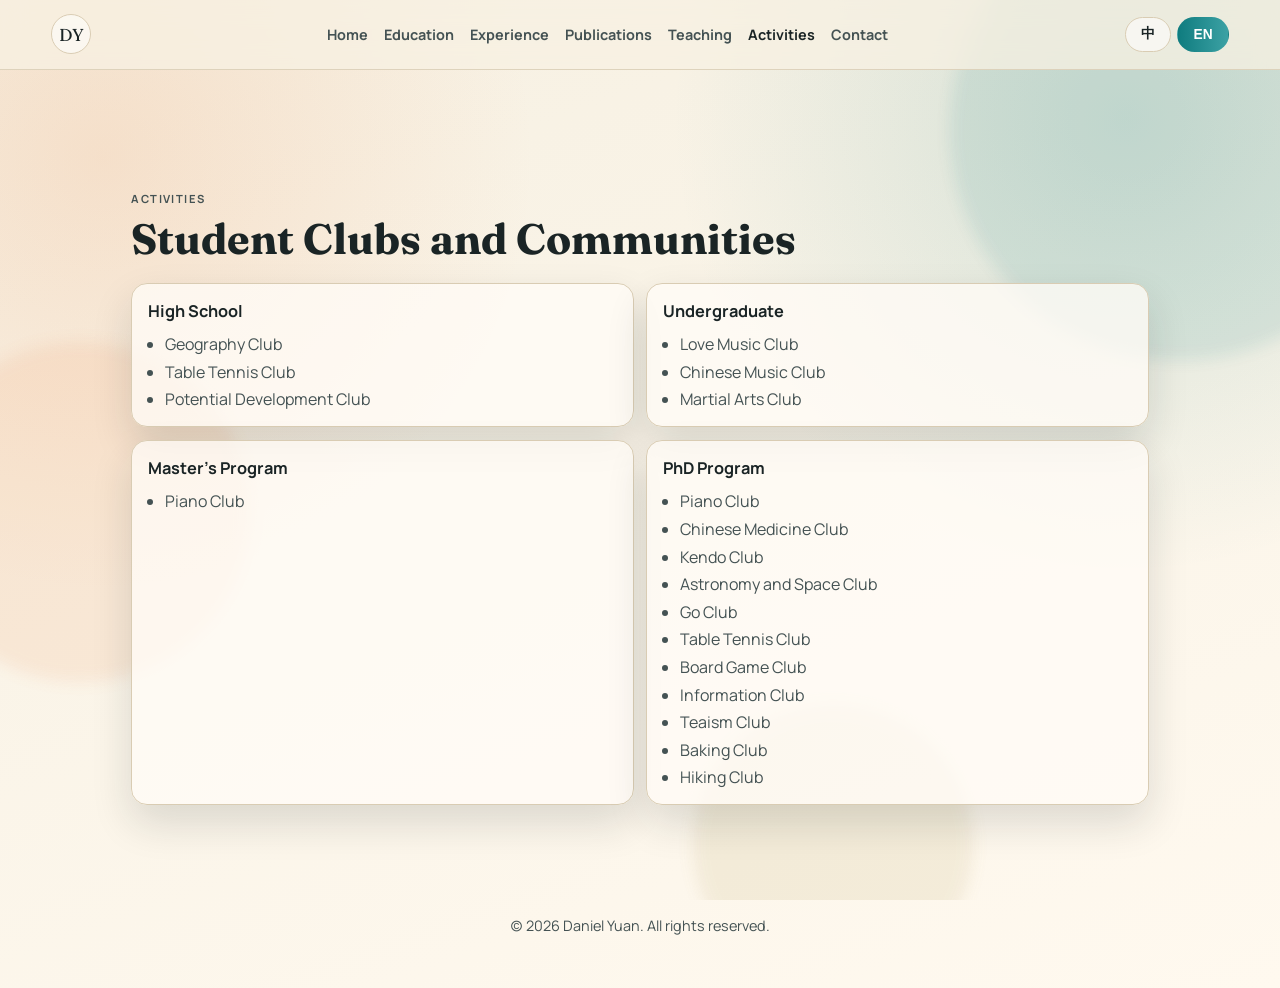
==== activities.html @ a42641b7 "Deploy academic portfolio site" ====
<!doctype html>
<html lang="zh-Hant">
<head>
  <meta charset="UTF-8">
  <meta name="viewport" content="width=device-width, initial-scale=1.0">
  <meta name="description" content="Student club activities of Daniel Yuan.">
  <title>Daniel Yuan | Activities</title>
  <link rel="preconnect" href="https://fonts.googleapis.com">
  <link rel="preconnect" href="https://fonts.gstatic.com" crossorigin>
  <link href="https://fonts.googleapis.com/css2?family=Fraunces:opsz,wght@9..144,600;9..144,700&family=Manrope:wght@400;500;700&family=Noto+Sans+TC:wght@400;500;700&display=swap" rel="stylesheet">
  <link rel="stylesheet" href="styles.css">
</head>
<body data-lang="zh" data-page="activities">
  <div class="cursor-glow" aria-hidden="true"></div>
  <div class="backdrop" aria-hidden="true">
    <span class="blob blob-a"></span>
    <span class="blob blob-b"></span>
    <span class="blob blob-c"></span>
  </div>

  <header class="site-header">
    <a href="index.html" class="brand" aria-label="Back to home">DY</a>
    <nav class="nav">
      <a id="nav-about" href="index.html"></a>
      <a id="nav-education" href="education.html"></a>
      <a id="nav-experience" href="experience.html"></a>
      <a id="nav-publications" href="publications.html"></a>
      <a id="nav-teaching" href="teaching.html"></a>
      <a id="nav-activities" href="activities.html"></a>
      <a id="nav-contact" href="contact.html"></a>
    </nav>
    <div class="lang-switch" role="group" aria-label="Language Switcher">
      <button class="lang-toggle" data-set-lang="zh" type="button">中</button>
      <button class="lang-toggle" data-set-lang="en" type="button">EN</button>
    </div>
  </header>

  <main>
    <section id="activities" class="section">
      <div class="section-head reveal">
        <p id="activities-tag" class="tag"></p>
        <h2 id="activities-title"></h2>
      </div>
      <div id="activities-list" class="clubs-grid"></div>
    </section>
  </main>

  <footer class="site-footer">
    <p id="footer-text"></p>
  </footer>

  <script src="script.js"></script>
</body>
</html>
---- styles.css ----
:root {
  --bg: #f6f0e2;
  --bg-soft: #fff9ef;
  --ink: #1a2425;
  --muted: #445253;
  --line: #d9ccb3;
  --accent: #0f7c7f;
  --accent-soft: #ec8f55;
  --panel: rgba(255, 252, 246, 0.78);
  --panel-strong: rgba(255, 250, 242, 0.9);
  --shadow: 0 18px 40px rgba(19, 36, 36, 0.14);
}

*,
*::before,
*::after {
  box-sizing: border-box;
}

html {
  scroll-behavior: smooth;
}

body {
  margin: 0;
  min-height: 100vh;
  color: var(--ink);
  background:
    radial-gradient(circle at 8% 16%, rgba(236, 143, 85, 0.18), transparent 30%),
    radial-gradient(circle at 88% 12%, rgba(15, 124, 127, 0.16), transparent 32%),
    linear-gradient(160deg, var(--bg) 0%, var(--bg-soft) 100%);
  overflow-x: hidden;
}

body[data-lang="zh"] {
  font-family: "Noto Sans TC", "Manrope", system-ui, sans-serif;
}

body[data-lang="en"] {
  font-family: "Manrope", "Noto Sans TC", system-ui, sans-serif;
}

body.is-locked {
  overflow: hidden;
}

.cursor-glow {
  position: fixed;
  width: 300px;
  height: 300px;
  border-radius: 50%;
  pointer-events: none;
  background: radial-gradient(circle, rgba(236, 143, 85, 0.2), transparent 68%);
  filter: blur(7px);
  transform: translate(-50%, -50%);
  opacity: 0;
  z-index: 2;
  transition: opacity 220ms ease;
}

.intro {
  position: fixed;
  inset: 0;
  z-index: 10;
  display: grid;
  place-items: center;
  background:
    linear-gradient(165deg, rgba(247, 241, 228, 0.95), rgba(255, 248, 236, 0.98)),
    repeating-linear-gradient(
      42deg,
      transparent 0 20px,
      rgba(26, 36, 37, 0.03) 20px 21px
    );
  transition: opacity 620ms ease, visibility 620ms ease;
}

.intro.is-hidden {
  opacity: 0;
  visibility: hidden;
}

.intro-panel {
  width: min(660px, calc(100% - 2.2rem));
  border: 1px solid var(--line);
  border-radius: 24px;
  text-align: center;
  padding: 2.4rem 2rem 2rem;
  background: var(--panel-strong);
  backdrop-filter: blur(9px);
  box-shadow: var(--shadow);
  animation: lift-in 900ms cubic-bezier(.2, .8, .2, 1) both;
}

.intro-kicker {
  margin: 0;
  color: var(--muted);
  letter-spacing: 0.15em;
  text-transform: uppercase;
  font-size: 0.72rem;
}

.intro-title {
  margin: 0.7rem 0 0;
  font-family: "Fraunces", "Noto Sans TC", serif;
  font-size: clamp(2.15rem, 5vw, 3.6rem);
  line-height: 1.05;
}

.intro-copy {
  margin: 1rem auto 1.3rem;
  max-width: 44ch;
  color: var(--muted);
  white-space: pre-line;
}

.language-choice {
  display: flex;
  gap: 0.6rem;
  justify-content: center;
  margin-bottom: 1.3rem;
}

.lang-choice,
.lang-toggle {
  border: 1px solid var(--line);
  background: rgba(255, 255, 255, 0.58);
  color: var(--ink);
  border-radius: 999px;
  padding: 0.45rem 0.95rem;
  font-size: 0.86rem;
  font-weight: 700;
  cursor: pointer;
  transition: background 220ms ease, color 220ms ease, transform 220ms ease;
}

.lang-choice:hover,
.lang-toggle:hover {
  transform: translateY(-1px);
}

.lang-choice.is-active,
.lang-toggle.is-active {
  border-color: transparent;
  background: linear-gradient(90deg, var(--accent), #3ca1a4);
  color: #fff;
}

.backdrop {
  position: fixed;
  inset: 0;
  z-index: -1;
  overflow: hidden;
  pointer-events: none;
}

.blob {
  position: absolute;
  border-radius: 999px;
  filter: blur(8px);
  opacity: 0.68;
}

.blob-a {
  width: 340px;
  height: 340px;
  left: -90px;
  top: 38%;
  background: rgba(236, 143, 85, 0.19);
  animation: float-a 14s ease-in-out infinite;
}

.blob-b {
  width: 460px;
  height: 460px;
  right: -130px;
  top: -100px;
  background: rgba(15, 124, 127, 0.15);
  animation: float-b 18s ease-in-out infinite;
}

.blob-c {
  width: 280px;
  height: 280px;
  right: 24%;
  bottom: -85px;
  background: rgba(180, 162, 98, 0.2);
  animation: float-c 16s ease-in-out infinite;
}

.site-header {
  position: sticky;
  top: 0;
  z-index: 4;
  display: flex;
  align-items: center;
  gap: 1rem;
  justify-content: space-between;
  padding: 0.9rem max(1rem, 4vw);
  background: rgba(247, 241, 227, 0.76);
  backdrop-filter: blur(12px);
  border-bottom: 1px solid rgba(217, 204, 179, 0.8);
}

.brand {
  width: 2.5rem;
  height: 2.5rem;
  border-radius: 999px;
  display: grid;
  place-items: center;
  border: 1px solid var(--line);
  background: rgba(255, 255, 255, 0.56);
  color: var(--ink);
  text-decoration: none;
  font-family: "Fraunces", "Noto Sans TC", serif;
  font-size: 1.08rem;
}

.nav {
  display: flex;
  flex-wrap: wrap;
  gap: 1rem;
  justify-content: center;
}

.nav a {
  position: relative;
  color: var(--muted);
  text-decoration: none;
  font-weight: 700;
  font-size: 0.9rem;
}

.nav a.is-current {
  color: var(--ink);
}

.nav a::after {
  content: "";
  position: absolute;
  left: 0;
  bottom: -0.27rem;
  width: 100%;
  height: 2px;
  border-radius: 999px;
  background: linear-gradient(90deg, var(--accent), var(--accent-soft));
  transform: scaleX(0);
  transform-origin: left;
  transition: transform 220ms ease;
}

.nav a:hover::after,
.nav a:focus-visible::after {
  transform: scaleX(1);
}

.lang-switch {
  display: inline-flex;
  gap: 0.4rem;
}

main {
  max-width: 1120px;
  margin: 0 auto;
  padding: 1.8rem max(1.1rem, 4vw) 4rem;
}

.section {
  margin-top: clamp(2.7rem, 8vw, 5.8rem);
}

.hero {
  margin-top: 1rem;
}

.tag {
  margin: 0;
  color: var(--muted);
  letter-spacing: 0.13em;
  text-transform: uppercase;
  font-size: 0.7rem;
  font-weight: 700;
}

.hero-name {
  margin: 0.9rem 0 0.9rem;
  display: grid;
  gap: 0.2rem;
}

.hero-name span:first-child {
  font-size: clamp(2.2rem, 6vw, 4rem);
  font-weight: 700;
  line-height: 1;
}

.hero-name span:last-child {
  font-family: "Fraunces", serif;
  font-size: clamp(1.2rem, 2.6vw, 1.8rem);
  line-height: 1.1;
  color: #2f3e40;
}

.hero-title {
  margin: 0.2rem 0;
  font-size: clamp(1.06rem, 2.1vw, 1.32rem);
  color: #2d3f41;
  font-weight: 700;
}

.hero-affiliation {
  margin: 0.4rem 0 1.4rem;
  max-width: 68ch;
  color: var(--muted);
}

.hero-actions {
  display: flex;
  gap: 0.8rem;
  flex-wrap: wrap;
}

.btn {
  display: inline-flex;
  align-items: center;
  justify-content: center;
  min-height: 44px;
  border-radius: 999px;
  border: 1px solid transparent;
  padding: 0.66rem 1.2rem;
  text-decoration: none;
  font-size: 0.93rem;
  font-weight: 700;
  transition: transform 220ms ease, box-shadow 220ms ease, background 220ms ease;
}

.btn:hover,
.btn:focus-visible {
  transform: translateY(-2px);
}

.btn-primary {
  background: linear-gradient(90deg, var(--accent), #37a1a4);
  color: #fff;
  box-shadow: 0 10px 18px rgba(15, 124, 127, 0.29);
}

.btn-secondary {
  background: rgba(255, 255, 255, 0.62);
  border-color: rgba(26, 36, 37, 0.2);
  color: var(--ink);
}

.hero-metrics {
  margin-top: 1.8rem;
  display: grid;
  grid-template-columns: repeat(3, minmax(0, 1fr));
  gap: 0.9rem;
}

.metric {
  border: 1px solid var(--line);
  border-radius: 16px;
  background: var(--panel);
  padding: 1rem;
  box-shadow: var(--shadow);
}

.metric h3 {
  margin: 0;
  font-family: "Fraunces", "Noto Sans TC", serif;
  font-size: 1.6rem;
}

.metric p {
  margin: 0.35rem 0 0;
  color: var(--muted);
  font-size: 0.92rem;
}

.section-head h2 {
  margin: 0.66rem 0 0;
  font-family: "Fraunces", "Noto Sans TC", serif;
  font-size: clamp(1.7rem, 3.7vw, 2.65rem);
  line-height: 1.07;
}

.lead,
.section-copy {
  margin-top: 1rem;
  color: var(--muted);
  max-width: 70ch;
  line-height: 1.75;
}

.timeline-list {
  margin-top: 1.4rem;
  display: grid;
  gap: 0.75rem;
}

.timeline-item {
  border: 1px solid var(--line);
  border-radius: 16px;
  background: var(--panel);
  padding: 1rem 1.05rem;
  box-shadow: var(--shadow);
}

.item-top {
  display: flex;
  gap: 0.6rem;
  align-items: center;
  flex-wrap: wrap;
}

.item-index {
  width: 2rem;
  height: 2rem;
  border-radius: 999px;
  display: grid;
  place-items: center;
  font-size: 0.82rem;
  font-weight: 700;
  color: var(--accent);
  border: 1px solid rgba(15, 124, 127, 0.4);
  background: rgba(15, 124, 127, 0.09);
}

.item-top h3 {
  margin: 0;
  font-size: 1.08rem;
}

.item-sub {
  margin: 0.35rem 0 0;
  color: var(--muted);
}

.item-note {
  margin: 0.3rem 0 0;
  font-size: 0.9rem;
  color: #5a6a6b;
}

.grid {
  margin-top: 1.4rem;
  display: grid;
  gap: 0.85rem;
}

.grid-2 {
  grid-template-columns: repeat(2, minmax(0, 1fr));
}

.panel-card {
  border: 1px solid var(--line);
  border-radius: 16px;
  background: var(--panel);
  padding: 1.05rem;
  box-shadow: var(--shadow);
}

.panel-card.hover-tilt {
  transform-style: preserve-3d;
  transition: transform 220ms ease;
  will-change: transform;
}

.panel-head {
  display: flex;
  justify-content: space-between;
  align-items: baseline;
  gap: 0.8rem;
  flex-wrap: wrap;
}

.panel-head h3 {
  margin: 0;
  font-size: 1.05rem;
}

.period {
  margin: 0;
  color: var(--muted);
  font-size: 0.85rem;
  font-weight: 700;
}

.content-list {
  margin: 0.85rem 0 0;
  padding-left: 1.15rem;
  color: var(--muted);
  display: grid;
  gap: 0.45rem;
}

.content-list li {
  line-height: 1.55;
}

.paper-type {
  margin: 0;
  color: var(--accent);
  font-size: 0.78rem;
  font-weight: 700;
  letter-spacing: 0.06em;
  text-transform: uppercase;
}

.paper-title {
  margin: 0;
  font-size: 1.05rem;
  line-height: 1.45;
}

.paper-links {
  margin-top: 0.85rem;
  display: flex;
  flex-wrap: wrap;
  gap: 0.75rem;
}

.paper-links a {
  color: var(--accent);
  text-decoration: none;
  font-weight: 700;
  font-size: 0.9rem;
  border: 1px solid rgba(15, 124, 127, 0.28);
  border-radius: 999px;
  padding: 0.38rem 0.72rem;
  background: rgba(255, 255, 255, 0.72);
  transition: transform 220ms ease, background 220ms ease;
}

.paper-links a:hover,
.paper-links a:focus-visible {
  transform: translateY(-1px);
  background: rgba(255, 255, 255, 0.95);
}

.paper-links a.is-placeholder {
  opacity: 0.55;
  pointer-events: none;
}

.doc-shell {
  margin-top: 1rem;
  border: 1px solid var(--line);
  border-radius: 16px;
  overflow: hidden;
  box-shadow: var(--shadow);
  background: rgba(255, 255, 255, 0.9);
}

.doc-frame {
  width: 100%;
  min-height: 80vh;
  border: 0;
  background: #fff;
}

.viewer-actions {
  margin-top: 1rem;
  display: flex;
  gap: 0.8rem;
  flex-wrap: wrap;
}

body.viewer-page main {
  max-width: 1400px;
  padding: 1rem max(0.8rem, 2.4vw) 2.2rem;
}

body.viewer-page .section {
  margin-top: 1rem;
}

body.viewer-page .section-head,
body.viewer-page #viewer-meta,
body.viewer-page .viewer-actions {
  width: min(100%, 860px);
  margin-left: auto;
  margin-right: auto;
}

body.viewer-page .section-head {
  text-align: left;
}

body.viewer-page .section-head h2 {
  margin-top: 0.45rem;
  font-size: clamp(1.05rem, 1.35vw + 0.7rem, 1.55rem);
  line-height: 1.45;
  overflow-wrap: anywhere;
}

body.viewer-page #viewer-meta {
  max-width: none;
  margin-top: 0.5rem;
  font-size: 0.92rem;
  line-height: 1.55;
  text-align: left;
}

body.viewer-page .doc-shell {
  width: clamp(620px, 62vw, 860px);
  max-width: 100%;
  aspect-ratio: 1 / 1.4142;
  margin-left: auto;
  margin-right: auto;
}

body.viewer-page .doc-frame {
  width: 100%;
  height: 100%;
  min-height: 0;
}

body.viewer-page .viewer-actions {
  justify-content: center;
}

.teaching-list {
  margin-top: 1.2rem;
  display: grid;
  gap: 0.7rem;
}

.teaching-item {
  border: 1px solid var(--line);
  border-radius: 14px;
  background: var(--panel);
  padding: 0.95rem 1rem;
  box-shadow: var(--shadow);
}

.teaching-term {
  margin: 0;
  color: var(--accent);
  font-size: 0.82rem;
  font-weight: 700;
  letter-spacing: 0.04em;
}

.teaching-course {
  margin: 0.32rem 0 0;
  font-size: 1.02rem;
  font-weight: 700;
}

.teaching-meta {
  margin: 0.35rem 0 0;
  color: var(--muted);
  font-size: 0.92rem;
}

.clubs-grid {
  margin-top: 1.3rem;
  display: grid;
  grid-template-columns: repeat(2, minmax(0, 1fr));
  gap: 0.8rem;
}

.club-card {
  border: 1px solid var(--line);
  border-radius: 16px;
  background: var(--panel);
  padding: 1rem;
  box-shadow: var(--shadow);
}

.club-card h3 {
  margin: 0;
  font-size: 1.02rem;
}

.club-list {
  margin: 0.7rem 0 0;
  padding-left: 1.05rem;
  display: grid;
  gap: 0.35rem;
  color: var(--muted);
}

.contact {
  border: 1px solid var(--line);
  border-radius: 22px;
  background: var(--panel-strong);
  box-shadow: var(--shadow);
  padding: 1.35rem;
}

.contact h2 {
  margin: 0.55rem 0;
  font-family: "Fraunces", "Noto Sans TC", serif;
  font-size: clamp(1.6rem, 3.5vw, 2.45rem);
}

.contact p {
  color: var(--muted);
  margin: 0 0 1rem;
}

.contact-links {
  margin-top: 1rem;
  display: flex;
  gap: 1rem;
  flex-wrap: wrap;
}

.contact-links a {
  color: var(--accent);
  text-decoration: none;
  font-weight: 700;
}

.contact-links a.is-placeholder {
  opacity: 0.55;
  pointer-events: none;
}

.site-footer {
  text-align: center;
  color: var(--muted);
  font-size: 0.9rem;
  padding: 2rem 1rem 2.4rem;
}

.reveal {
  opacity: 0;
  transform: translateY(20px);
  transition:
    opacity 680ms cubic-bezier(.2, .8, .2, 1),
    transform 680ms cubic-bezier(.2, .8, .2, 1);
}

.reveal.in-view {
  opacity: 1;
  transform: translateY(0);
}

@keyframes lift-in {
  from {
    opacity: 0;
    transform: translateY(24px) scale(0.985);
  }
  to {
    opacity: 1;
    transform: translateY(0) scale(1);
  }
}

@keyframes float-a {
  0%, 100% { transform: translate(0, 0); }
  50% { transform: translate(52px, -28px); }
}

@keyframes float-b {
  0%, 100% { transform: translate(0, 0); }
  50% { transform: translate(-38px, 22px); }
}

@keyframes float-c {
  0%, 100% { transform: translate(0, 0); }
  50% { transform: translate(28px, -18px); }
}

@media (max-width: 1024px) {
  .site-header {
    flex-wrap: wrap;
    justify-content: center;
  }
}

@media (max-width: 860px) {
  .grid-2,
  .clubs-grid {
    grid-template-columns: 1fr;
  }

  .hero-metrics {
    grid-template-columns: 1fr;
  }

  body.viewer-page .doc-shell {
    width: min(100%, 700px);
  }
}

@media (max-width: 640px) {
  .nav {
    gap: 0.72rem;
  }

  .nav a {
    font-size: 0.84rem;
  }

  .hero-actions {
    width: 100%;
    display: grid;
    gap: 0.6rem;
  }

  .btn {
    width: 100%;
  }

  .intro-panel {
    padding: 2rem 1.2rem 1.4rem;
  }

  body.viewer-page .doc-shell {
    width: 100%;
  }

  body.viewer-page .doc-frame {
    min-height: 0;
  }
}

@media (prefers-reduced-motion: reduce) {
  html {
    scroll-behavior: auto;
  }

  *,
  *::before,
  *::after {
    animation: none !important;
    transition-duration: 0.01ms !important;
    transition-delay: 0ms !important;
  }
}
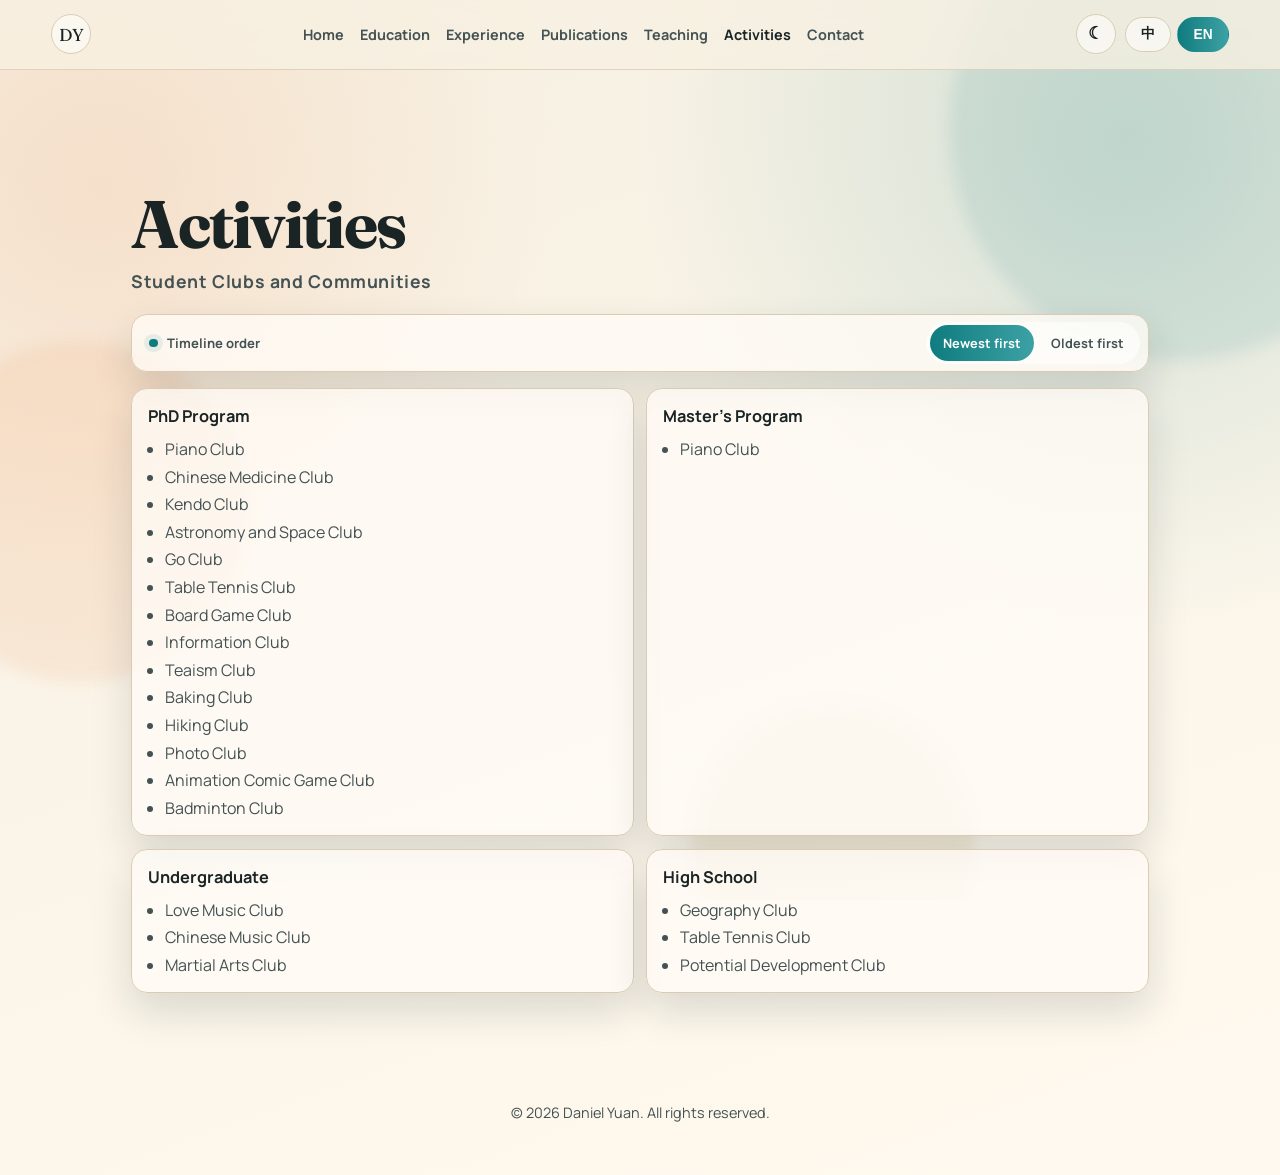
==== commit 62de46d6: "Update academic portfolio content and theme" ====
--- a/activities.html
+++ b/activities.html
@@ -8,6 +8,7 @@
   <link rel="preconnect" href="https://fonts.googleapis.com">
   <link rel="preconnect" href="https://fonts.gstatic.com" crossorigin>
   <link href="https://fonts.googleapis.com/css2?family=Fraunces:opsz,wght@9..144,600;9..144,700&family=Manrope:wght@400;500;700&family=Noto+Sans+TC:wght@400;500;700&display=swap" rel="stylesheet">
+  <script src="theme-init.js"></script>
   <link rel="stylesheet" href="styles.css">
 </head>
 <body data-lang="zh" data-page="activities">
@@ -29,17 +30,29 @@
       <a id="nav-activities" href="activities.html"></a>
       <a id="nav-contact" href="contact.html"></a>
     </nav>
-    <div class="lang-switch" role="group" aria-label="Language Switcher">
-      <button class="lang-toggle" data-set-lang="zh" type="button">中</button>
-      <button class="lang-toggle" data-set-lang="en" type="button">EN</button>
+    <div class="header-controls">
+      <button class="theme-toggle" data-theme-toggle type="button" aria-label="切換至夜間模式" title="切換至夜間模式">
+        <span class="theme-icon" aria-hidden="true">☾</span>
+      </button>
+      <div class="lang-switch" role="group" aria-label="Language Switcher">
+        <button class="lang-toggle" data-set-lang="zh" type="button">中</button>
+        <button class="lang-toggle" data-set-lang="en" type="button">EN</button>
+      </div>
     </div>
   </header>
 
   <main>
     <section id="activities" class="section">
-      <div class="section-head reveal">
-        <p id="activities-tag" class="tag"></p>
-        <h2 id="activities-title"></h2>
+      <div class="page-heading reveal">
+        <h1 id="activities-tag" class="page-title"></h1>
+        <p id="activities-title" class="page-subtitle"></p>
+      </div>
+      <div class="timeline-toolbar reveal" data-sort-toolbar>
+        <span class="timeline-toolbar-label" data-sort-label>時間排序</span>
+        <div class="sort-switch" data-sort-group role="group" aria-label="選擇時間排序方式">
+          <button class="sort-option" data-sort-order="desc" type="button">由新到舊</button>
+          <button class="sort-option" data-sort-order="asc" type="button">由舊到新</button>
+        </div>
       </div>
       <div id="activities-list" class="clubs-grid"></div>
     </section>
--- a/styles.css
+++ b/styles.css
@@ -6,9 +6,85 @@
   --line: #d9ccb3;
   --accent: #0f7c7f;
   --accent-soft: #ec8f55;
+  --accent-end: #3ca1a4;
+  --on-accent: #fff;
   --panel: rgba(255, 252, 246, 0.78);
   --panel-strong: rgba(255, 250, 242, 0.9);
   --shadow: 0 18px 40px rgba(19, 36, 36, 0.14);
+  --warm-glow: rgba(236, 143, 85, 0.18);
+  --cool-glow: rgba(15, 124, 127, 0.16);
+  --cursor-glow: rgba(236, 143, 85, 0.2);
+  --intro-bg-a: rgba(247, 241, 228, 0.95);
+  --intro-bg-b: rgba(255, 248, 236, 0.98);
+  --intro-pattern: rgba(26, 36, 37, 0.03);
+  --control-bg: rgba(255, 255, 255, 0.58);
+  --blob-warm: rgba(236, 143, 85, 0.19);
+  --blob-cool: rgba(15, 124, 127, 0.15);
+  --blob-gold: rgba(180, 162, 98, 0.2);
+  --header-bg: rgba(247, 241, 227, 0.76);
+  --header-line: rgba(217, 204, 179, 0.8);
+  --brand-bg: rgba(255, 255, 255, 0.56);
+  --hero-secondary: #2f3e40;
+  --hero-title: #2d3f41;
+  --primary-shadow: rgba(15, 124, 127, 0.29);
+  --secondary-bg: rgba(255, 255, 255, 0.62);
+  --secondary-line: rgba(26, 36, 37, 0.2);
+  --index-line: rgba(15, 124, 127, 0.4);
+  --index-bg: rgba(15, 124, 127, 0.09);
+  --note: #5a6a6b;
+  --link-line: rgba(15, 124, 127, 0.28);
+  --link-bg: rgba(255, 255, 255, 0.72);
+  --link-bg-hover: rgba(255, 255, 255, 0.95);
+  --doc-bg: rgba(255, 255, 255, 0.9);
+  --pdf-stage-a: rgba(248, 250, 251, 0.95);
+  --pdf-stage-b: rgba(240, 245, 245, 0.95);
+  --pdf-shadow: rgba(26, 36, 37, 0.16);
+  --error: #9b3d2a;
+}
+
+html[data-theme="dark"] {
+  color-scheme: dark;
+  --bg: #10191a;
+  --bg-soft: #192526;
+  --ink: #f3ebdd;
+  --muted: #b6c5c2;
+  --line: #40504e;
+  --accent: #59c3c1;
+  --accent-soft: #f0a16c;
+  --accent-end: #369b9d;
+  --on-accent: #071718;
+  --panel: rgba(25, 38, 39, 0.84);
+  --panel-strong: rgba(18, 30, 31, 0.94);
+  --shadow: 0 18px 44px rgba(0, 0, 0, 0.34);
+  --warm-glow: rgba(236, 143, 85, 0.11);
+  --cool-glow: rgba(68, 177, 178, 0.16);
+  --cursor-glow: rgba(236, 143, 85, 0.13);
+  --intro-bg-a: rgba(12, 22, 23, 0.96);
+  --intro-bg-b: rgba(18, 30, 31, 0.98);
+  --intro-pattern: rgba(244, 236, 221, 0.035);
+  --control-bg: rgba(255, 255, 255, 0.07);
+  --blob-warm: rgba(236, 143, 85, 0.12);
+  --blob-cool: rgba(68, 177, 178, 0.14);
+  --blob-gold: rgba(190, 166, 89, 0.11);
+  --header-bg: rgba(14, 25, 26, 0.84);
+  --header-line: rgba(77, 98, 95, 0.78);
+  --brand-bg: rgba(255, 255, 255, 0.06);
+  --hero-secondary: #d2ddda;
+  --hero-title: #dbe5e2;
+  --primary-shadow: rgba(48, 157, 159, 0.24);
+  --secondary-bg: rgba(255, 255, 255, 0.07);
+  --secondary-line: rgba(236, 241, 238, 0.2);
+  --index-line: rgba(89, 195, 193, 0.42);
+  --index-bg: rgba(89, 195, 193, 0.1);
+  --note: #9fb0ad;
+  --link-line: rgba(89, 195, 193, 0.34);
+  --link-bg: rgba(255, 255, 255, 0.06);
+  --link-bg-hover: rgba(255, 255, 255, 0.11);
+  --doc-bg: rgba(10, 18, 19, 0.92);
+  --pdf-stage-a: rgba(30, 44, 45, 0.98);
+  --pdf-stage-b: rgba(20, 33, 34, 0.98);
+  --pdf-shadow: rgba(0, 0, 0, 0.38);
+  --error: #ff9b84;
 }
 
 *,
@@ -19,6 +95,7 @@
 
 html {
   scroll-behavior: smooth;
+  color-scheme: light;
 }
 
 body {
@@ -26,10 +103,11 @@
   min-height: 100vh;
   color: var(--ink);
   background:
-    radial-gradient(circle at 8% 16%, rgba(236, 143, 85, 0.18), transparent 30%),
-    radial-gradient(circle at 88% 12%, rgba(15, 124, 127, 0.16), transparent 32%),
+    radial-gradient(circle at 8% 16%, var(--warm-glow), transparent 30%),
+    radial-gradient(circle at 88% 12%, var(--cool-glow), transparent 32%),
     linear-gradient(160deg, var(--bg) 0%, var(--bg-soft) 100%);
   overflow-x: hidden;
+  transition: color 220ms ease, background-color 220ms ease;
 }
 
 body[data-lang="zh"] {
@@ -50,7 +128,7 @@
   height: 300px;
   border-radius: 50%;
   pointer-events: none;
-  background: radial-gradient(circle, rgba(236, 143, 85, 0.2), transparent 68%);
+  background: radial-gradient(circle, var(--cursor-glow), transparent 68%);
   filter: blur(7px);
   transform: translate(-50%, -50%);
   opacity: 0;
@@ -65,11 +143,11 @@
   display: grid;
   place-items: center;
   background:
-    linear-gradient(165deg, rgba(247, 241, 228, 0.95), rgba(255, 248, 236, 0.98)),
+    linear-gradient(165deg, var(--intro-bg-a), var(--intro-bg-b)),
     repeating-linear-gradient(
       42deg,
       transparent 0 20px,
-      rgba(26, 36, 37, 0.03) 20px 21px
+      var(--intro-pattern) 20px 21px
     );
   transition: opacity 620ms ease, visibility 620ms ease;
 }
@@ -121,9 +199,10 @@
 }
 
 .lang-choice,
-.lang-toggle {
+.lang-toggle,
+.theme-toggle {
   border: 1px solid var(--line);
-  background: rgba(255, 255, 255, 0.58);
+  background: var(--control-bg);
   color: var(--ink);
   border-radius: 999px;
   padding: 0.45rem 0.95rem;
@@ -134,15 +213,16 @@
 }
 
 .lang-choice:hover,
-.lang-toggle:hover {
+.lang-toggle:hover,
+.theme-toggle:hover {
   transform: translateY(-1px);
 }
 
 .lang-choice.is-active,
 .lang-toggle.is-active {
   border-color: transparent;
-  background: linear-gradient(90deg, var(--accent), #3ca1a4);
-  color: #fff;
+  background: linear-gradient(90deg, var(--accent), var(--accent-end));
+  color: var(--on-accent);
 }
 
 .backdrop {
@@ -165,7 +245,7 @@
   height: 340px;
   left: -90px;
   top: 38%;
-  background: rgba(236, 143, 85, 0.19);
+  background: var(--blob-warm);
   animation: float-a 14s ease-in-out infinite;
 }
 
@@ -174,7 +254,7 @@
   height: 460px;
   right: -130px;
   top: -100px;
-  background: rgba(15, 124, 127, 0.15);
+  background: var(--blob-cool);
   animation: float-b 18s ease-in-out infinite;
 }
 
@@ -183,7 +263,7 @@
   height: 280px;
   right: 24%;
   bottom: -85px;
-  background: rgba(180, 162, 98, 0.2);
+  background: var(--blob-gold);
   animation: float-c 16s ease-in-out infinite;
 }
 
@@ -191,14 +271,14 @@
   position: sticky;
   top: 0;
   z-index: 4;
-  display: flex;
+  display: grid;
+  grid-template-columns: auto minmax(0, 1fr) auto;
   align-items: center;
   gap: 1rem;
-  justify-content: space-between;
   padding: 0.9rem max(1rem, 4vw);
-  background: rgba(247, 241, 227, 0.76);
+  background: var(--header-bg);
   backdrop-filter: blur(12px);
-  border-bottom: 1px solid rgba(217, 204, 179, 0.8);
+  border-bottom: 1px solid var(--header-line);
 }
 
 .brand {
@@ -208,7 +288,7 @@
   display: grid;
   place-items: center;
   border: 1px solid var(--line);
-  background: rgba(255, 255, 255, 0.56);
+  background: var(--brand-bg);
   color: var(--ink);
   text-decoration: none;
   font-family: "Fraunces", "Noto Sans TC", serif;
@@ -220,6 +300,7 @@
   flex-wrap: wrap;
   gap: 1rem;
   justify-content: center;
+  min-width: 0;
 }
 
 .nav a {
@@ -258,6 +339,51 @@
   gap: 0.4rem;
 }
 
+.header-controls {
+  display: inline-flex;
+  align-items: center;
+  justify-content: flex-end;
+  gap: 0.55rem;
+}
+
+.theme-toggle {
+  width: 2.5rem;
+  height: 2.5rem;
+  display: inline-flex;
+  align-items: center;
+  justify-content: center;
+  flex: 0 0 auto;
+  padding: 0;
+}
+
+.theme-icon {
+  font-size: 1.05rem;
+  line-height: 1;
+}
+
+.intro-theme-toggle {
+  width: auto;
+  min-height: 42px;
+  margin: -0.45rem auto 1.15rem;
+  padding: 0.45rem 0.9rem;
+  gap: 0.5rem;
+}
+
+.theme-label {
+  font-size: 0.84rem;
+  font-weight: 700;
+}
+
+.lang-choice:focus-visible,
+.lang-toggle:focus-visible,
+.theme-toggle:focus-visible,
+.btn:focus-visible,
+.nav a:focus-visible,
+.brand:focus-visible {
+  outline: 3px solid color-mix(in srgb, var(--accent) 72%, transparent);
+  outline-offset: 3px;
+}
+
 main {
   max-width: 1120px;
   margin: 0 auto;
@@ -281,6 +407,111 @@
   font-weight: 700;
 }
 
+.page-heading {
+  display: grid;
+  gap: 0.65rem;
+}
+
+.page-title {
+  margin: 0;
+  font-family: "Fraunces", "Noto Sans TC", serif;
+  font-size: clamp(2.35rem, 5.6vw, 4.2rem);
+  line-height: 0.98;
+  letter-spacing: -0.025em;
+}
+
+body[data-lang="zh"] .page-title {
+  font-family: "Noto Sans TC", "Manrope", sans-serif;
+  letter-spacing: 0.02em;
+}
+
+.page-subtitle {
+  margin: 0;
+  color: var(--muted);
+  font-size: clamp(0.95rem, 1.6vw, 1.1rem);
+  font-weight: 700;
+  letter-spacing: 0.035em;
+  line-height: 1.5;
+}
+
+.timeline-toolbar {
+  width: 100%;
+  margin-top: 1.25rem;
+  padding: 0.42rem 0.48rem 0.42rem 1.05rem;
+  display: flex;
+  align-items: center;
+  justify-content: space-between;
+  gap: 0.8rem;
+  border: 1px solid var(--line);
+  border-radius: 16px;
+  background: var(--panel);
+  box-shadow: var(--shadow);
+}
+
+.timeline-toolbar-label {
+  display: inline-flex;
+  align-items: center;
+  gap: 0.55rem;
+  color: var(--muted);
+  font-size: 0.82rem;
+  font-weight: 700;
+  white-space: nowrap;
+}
+
+.timeline-toolbar-label::before {
+  content: "";
+  width: 0.55rem;
+  height: 0.55rem;
+  flex: 0 0 auto;
+  border-radius: 999px;
+  background: var(--accent);
+  box-shadow: 0 0 0 5px var(--index-bg);
+}
+
+.sort-switch {
+  display: inline-flex;
+  gap: 0.25rem;
+  padding: 0.2rem;
+  border-radius: 999px;
+  background: var(--control-bg);
+}
+
+.sort-option {
+  min-height: 36px;
+  border: 0;
+  border-radius: 999px;
+  padding: 0.42rem 0.82rem;
+  background: transparent;
+  color: var(--muted);
+  font: inherit;
+  font-size: 0.8rem;
+  font-weight: 700;
+  cursor: pointer;
+  white-space: nowrap;
+  transition: color 180ms ease, background 180ms ease, transform 180ms ease;
+}
+
+.sort-option:hover {
+  color: var(--ink);
+  transform: translateY(-1px);
+}
+
+.sort-option.is-active {
+  background: linear-gradient(90deg, var(--accent), var(--accent-end));
+  color: var(--on-accent);
+}
+
+.sort-option:focus-visible {
+  outline: 3px solid color-mix(in srgb, var(--accent) 72%, transparent);
+  outline-offset: 2px;
+}
+
+.timeline-toolbar + .timeline-list,
+.timeline-toolbar + .teaching-list,
+.timeline-toolbar + .clubs-grid {
+  margin-top: 1rem;
+}
+
 .hero-name {
   margin: 0.9rem 0 0.9rem;
   display: grid;
@@ -297,13 +528,13 @@
   font-family: "Fraunces", serif;
   font-size: clamp(1.2rem, 2.6vw, 1.8rem);
   line-height: 1.1;
-  color: #2f3e40;
+  color: var(--hero-secondary);
 }
 
 .hero-title {
   margin: 0.2rem 0;
   font-size: clamp(1.06rem, 2.1vw, 1.32rem);
-  color: #2d3f41;
+  color: var(--hero-title);
   font-weight: 700;
 }
 
@@ -339,14 +570,14 @@
 }
 
 .btn-primary {
-  background: linear-gradient(90deg, var(--accent), #37a1a4);
-  color: #fff;
-  box-shadow: 0 10px 18px rgba(15, 124, 127, 0.29);
+  background: linear-gradient(90deg, var(--accent), var(--accent-end));
+  color: var(--on-accent);
+  box-shadow: 0 10px 18px var(--primary-shadow);
 }
 
 .btn-secondary {
-  background: rgba(255, 255, 255, 0.62);
-  border-color: rgba(26, 36, 37, 0.2);
+  background: var(--secondary-bg);
+  border-color: var(--secondary-line);
   color: var(--ink);
 }
 
@@ -422,8 +653,8 @@
   font-size: 0.82rem;
   font-weight: 700;
   color: var(--accent);
-  border: 1px solid rgba(15, 124, 127, 0.4);
-  background: rgba(15, 124, 127, 0.09);
+  border: 1px solid var(--index-line);
+  background: var(--index-bg);
 }
 
 .item-top h3 {
@@ -439,7 +670,7 @@
 .item-note {
   margin: 0.3rem 0 0;
   font-size: 0.9rem;
-  color: #5a6a6b;
+  color: var(--note);
 }
 
 .grid {
@@ -525,17 +756,17 @@
   text-decoration: none;
   font-weight: 700;
   font-size: 0.9rem;
-  border: 1px solid rgba(15, 124, 127, 0.28);
+  border: 1px solid var(--link-line);
   border-radius: 999px;
   padding: 0.38rem 0.72rem;
-  background: rgba(255, 255, 255, 0.72);
+  background: var(--link-bg);
   transition: transform 220ms ease, background 220ms ease;
 }
 
 .paper-links a:hover,
 .paper-links a:focus-visible {
   transform: translateY(-1px);
-  background: rgba(255, 255, 255, 0.95);
+  background: var(--link-bg-hover);
 }
 
 .paper-links a.is-placeholder {
@@ -549,14 +780,64 @@
   border-radius: 16px;
   overflow: hidden;
   box-shadow: var(--shadow);
-  background: rgba(255, 255, 255, 0.9);
-}
-
-.doc-frame {
+  background: var(--doc-bg);
+}
+
+.pdf-stage {
+  display: grid;
+  place-items: center;
+  min-height: 320px;
+  padding: 0.6rem;
+  background: linear-gradient(180deg, var(--pdf-stage-a), var(--pdf-stage-b));
+}
+
+.pdf-canvas {
+  display: block;
   width: 100%;
-  min-height: 80vh;
-  border: 0;
+  height: auto;
+  max-width: 100%;
+  border-radius: 6px;
   background: #fff;
+  box-shadow: 0 10px 22px var(--pdf-shadow);
+}
+
+.pdf-loading,
+.pdf-error {
+  margin: 1.1rem;
+  color: var(--muted);
+  text-align: center;
+}
+
+.pdf-error {
+  color: var(--error);
+}
+
+.pdf-controls {
+  margin-top: 0.8rem;
+  display: flex;
+  align-items: center;
+  justify-content: center;
+  gap: 0.7rem;
+  flex-wrap: wrap;
+}
+
+.pdf-page-indicator {
+  min-width: 8.2rem;
+  text-align: center;
+  font-weight: 700;
+  color: var(--muted);
+}
+
+.pdf-nav-btn {
+  min-width: 110px;
+  padding-left: 1rem;
+  padding-right: 1rem;
+}
+
+.pdf-nav-btn:disabled {
+  opacity: 0.45;
+  transform: none;
+  cursor: not-allowed;
 }
 
 .viewer-actions {
@@ -577,6 +858,7 @@
 
 body.viewer-page .section-head,
 body.viewer-page #viewer-meta,
+body.viewer-page .pdf-controls,
 body.viewer-page .viewer-actions {
   width: min(100%, 860px);
   margin-left: auto;
@@ -605,15 +887,9 @@
 body.viewer-page .doc-shell {
   width: clamp(620px, 62vw, 860px);
   max-width: 100%;
-  aspect-ratio: 1 / 1.4142;
+  padding: 0.55rem;
   margin-left: auto;
   margin-right: auto;
-}
-
-body.viewer-page .doc-frame {
-  width: 100%;
-  height: 100%;
-  min-height: 0;
 }
 
 body.viewer-page .viewer-actions {
@@ -690,15 +966,17 @@
   padding: 1.35rem;
 }
 
-.contact h2 {
-  margin: 0.55rem 0;
-  font-family: "Fraunces", "Noto Sans TC", serif;
-  font-size: clamp(1.6rem, 3.5vw, 2.45rem);
-}
-
 .contact p {
   color: var(--muted);
   margin: 0 0 1rem;
+}
+
+.contact .page-heading {
+  margin-bottom: 1rem;
+}
+
+.contact .page-subtitle {
+  margin: 0;
 }
 
 .contact-links {
@@ -715,8 +993,7 @@
 }
 
 .contact-links a.is-placeholder {
-  opacity: 0.55;
-  pointer-events: none;
+  display: none;
 }
 
 .site-footer {
@@ -767,8 +1044,32 @@
 
 @media (max-width: 1024px) {
   .site-header {
-    flex-wrap: wrap;
-    justify-content: center;
+    grid-template-columns: auto auto;
+    gap: 0.7rem 1rem;
+  }
+
+  .header-controls {
+    justify-self: end;
+  }
+
+  .nav {
+    grid-column: 1 / -1;
+    grid-row: 2;
+    width: 100%;
+    justify-content: flex-start;
+    flex-wrap: nowrap;
+    overflow-x: auto;
+    overscroll-behavior-inline: contain;
+    padding: 0.2rem 0 0.35rem;
+    scrollbar-width: none;
+  }
+
+  .nav::-webkit-scrollbar {
+    display: none;
+  }
+
+  .nav a {
+    flex: 0 0 auto;
   }
 }
 
@@ -788,12 +1089,31 @@
 }
 
 @media (max-width: 640px) {
+  .site-header {
+    padding: 0.75rem 1rem 0.55rem;
+  }
+
   .nav {
     gap: 0.72rem;
   }
 
   .nav a {
     font-size: 0.84rem;
+  }
+
+  .timeline-toolbar {
+    padding: 0.65rem;
+    align-items: flex-start;
+    flex-direction: column;
+    border-radius: 16px;
+  }
+
+  .sort-switch {
+    width: 100%;
+  }
+
+  .sort-option {
+    flex: 1 1 0;
   }
 
   .hero-actions {
@@ -806,16 +1126,16 @@
     width: 100%;
   }
 
+  body.viewer-page .pdf-nav-btn {
+    width: auto;
+  }
+
   .intro-panel {
     padding: 2rem 1.2rem 1.4rem;
   }
 
   body.viewer-page .doc-shell {
     width: 100%;
-  }
-
-  body.viewer-page .doc-frame {
-    min-height: 0;
   }
 }
 
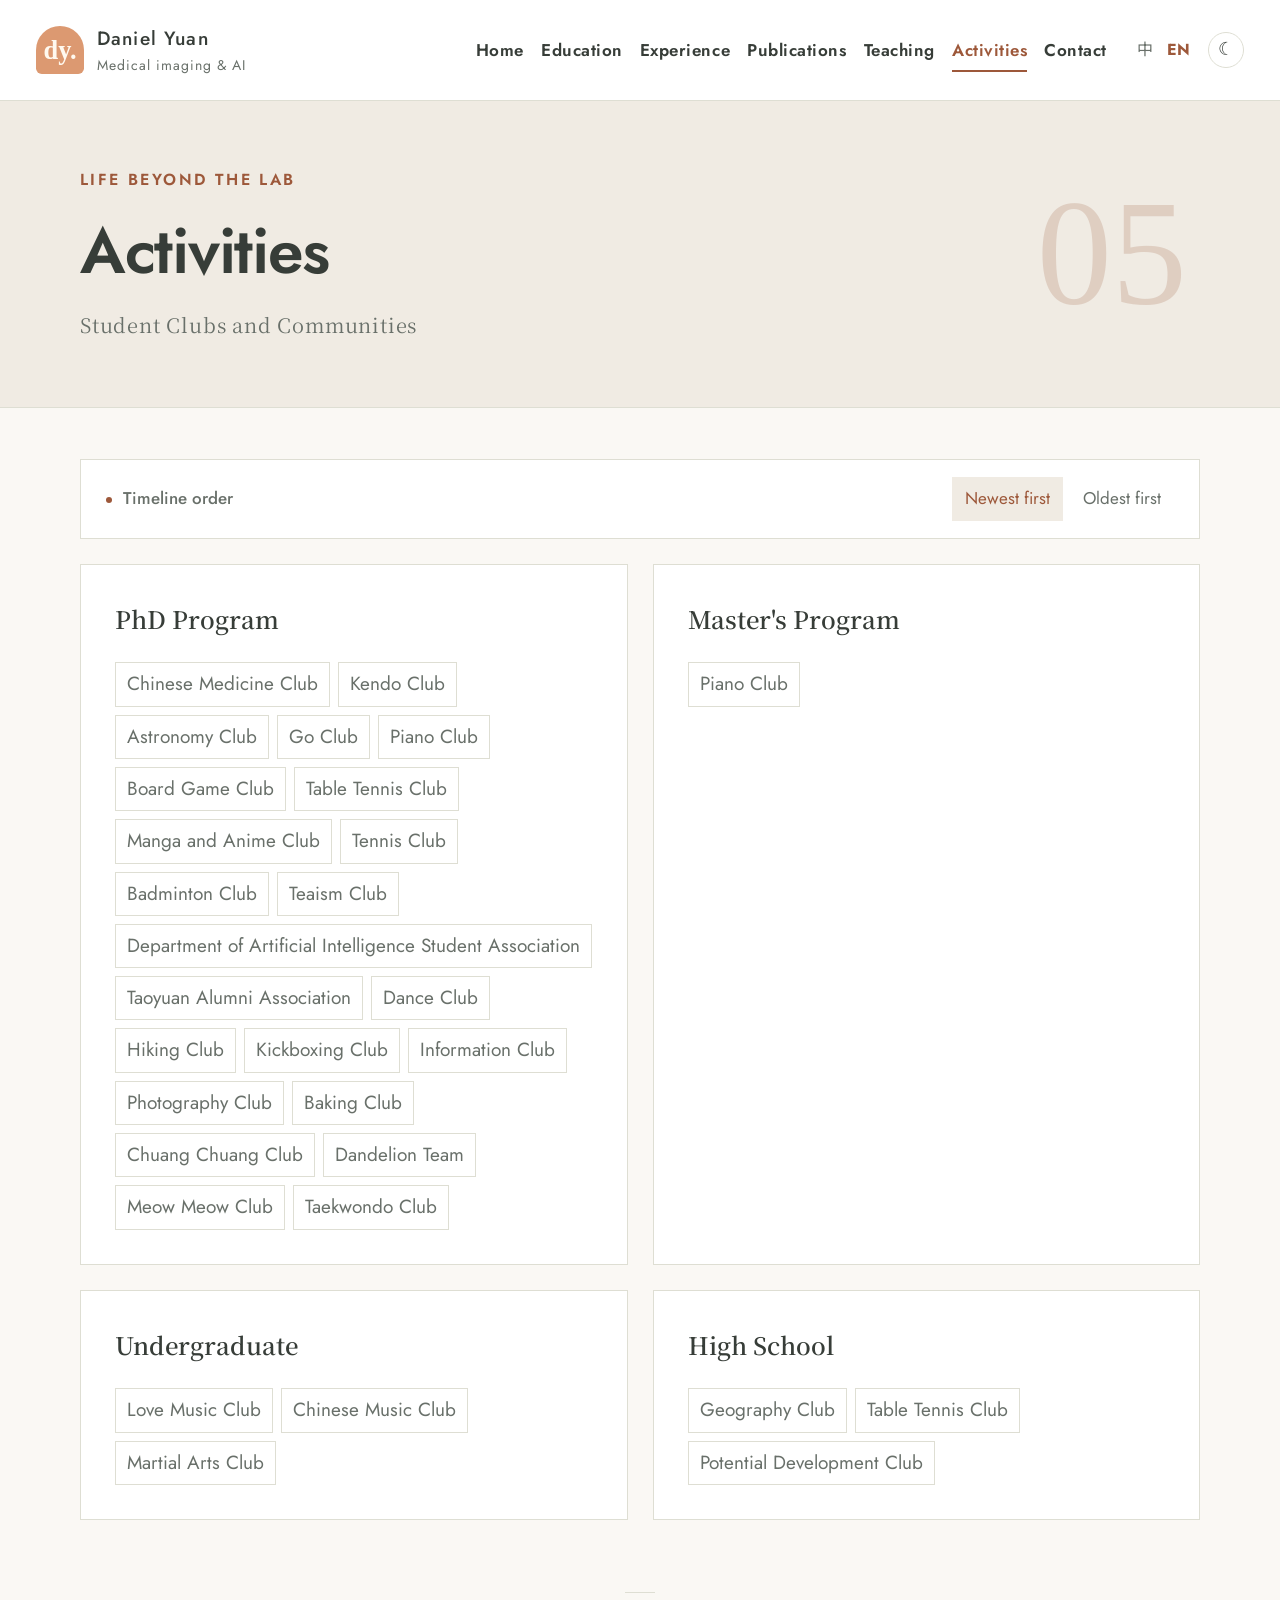
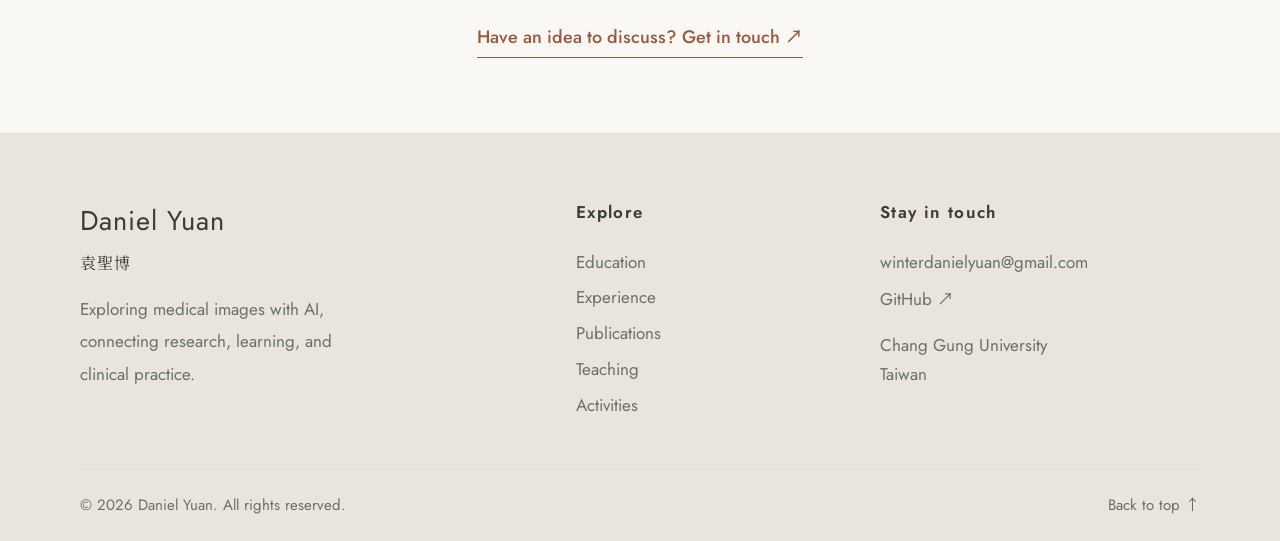
==== commit 8fc458be: "Redesign portfolio and add fullscreen document viewer" ====
--- a/activities.html
+++ b/activities.html
@@ -3,65 +3,54 @@
 <head>
   <meta charset="UTF-8">
   <meta name="viewport" content="width=device-width, initial-scale=1.0">
-  <meta name="description" content="Student club activities of Daniel Yuan.">
-  <title>Daniel Yuan | Activities</title>
+  <meta name="description" content="Daniel Yuan / 袁聖博. Medical imaging and artificial intelligence research at Chang Gung University.">
+  <title>Daniel Yuan | Academic Profile</title>
   <link rel="preconnect" href="https://fonts.googleapis.com">
   <link rel="preconnect" href="https://fonts.gstatic.com" crossorigin>
-  <link href="https://fonts.googleapis.com/css2?family=Fraunces:opsz,wght@9..144,600;9..144,700&family=Manrope:wght@400;500;700&family=Noto+Sans+TC:wght@400;500;700&display=swap" rel="stylesheet">
+  <link href="https://fonts.googleapis.com/css2?family=Jost:wght@400;500;600;700&family=Noto+Sans+TC:wght@400;500;600;700;900&family=Noto+Serif+TC:wght@400;600;700&display=swap" rel="stylesheet">
   <script src="theme-init.js"></script>
   <link rel="stylesheet" href="styles.css">
 </head>
-<body data-lang="zh" data-page="activities">
+<body class="inner-page" data-lang="zh" data-page="activities">
+  <a class="skip-link" href="#main" data-copy="skip">跳至主要內容</a>
   <div class="cursor-glow" aria-hidden="true"></div>
-  <div class="backdrop" aria-hidden="true">
-    <span class="blob blob-a"></span>
-    <span class="blob blob-b"></span>
-    <span class="blob blob-c"></span>
-  </div>
-
   <header class="site-header">
-    <a href="index.html" class="brand" aria-label="Back to home">DY</a>
-    <nav class="nav">
-      <a id="nav-about" href="index.html"></a>
-      <a id="nav-education" href="education.html"></a>
-      <a id="nav-experience" href="experience.html"></a>
-      <a id="nav-publications" href="publications.html"></a>
-      <a id="nav-teaching" href="teaching.html"></a>
-      <a id="nav-activities" href="activities.html"></a>
-      <a id="nav-contact" href="contact.html"></a>
-    </nav>
-    <div class="header-controls">
-      <button class="theme-toggle" data-theme-toggle type="button" aria-label="切換至夜間模式" title="切換至夜間模式">
-        <span class="theme-icon" aria-hidden="true">☾</span>
-      </button>
-      <div class="lang-switch" role="group" aria-label="Language Switcher">
-        <button class="lang-toggle" data-set-lang="zh" type="button">中</button>
-        <button class="lang-toggle" data-set-lang="en" type="button">EN</button>
+    <div class="header-inner">
+      <a class="brand" href="index.html" aria-label="Daniel Yuan home">
+        <span class="brand-mark" aria-hidden="true">dy.</span>
+        <span class="brand-type"><strong>Daniel Yuan</strong><small data-copy="brandSubtitle">醫學影像・人工智慧</small></span>
+      </a>
+      <nav id="site-nav" class="nav" aria-label="Main navigation">
+        <a id="nav-about" href="index.html">首頁</a>
+        <a id="nav-education" href="education.html">學歷</a>
+        <a id="nav-experience" href="experience.html">經歷</a>
+        <a id="nav-publications" href="publications.html">學術成果</a>
+        <a id="nav-teaching" href="teaching.html">教學助理</a>
+        <a id="nav-activities" href="activities.html">社團參與</a>
+        <a id="nav-contact" href="contact.html">聯絡</a>
+      </nav>
+      <div class="header-controls">
+        <div class="lang-switch" role="group" aria-label="Language"><button class="lang-toggle" data-set-lang="zh" type="button">中</button><button class="lang-toggle" data-set-lang="en" type="button">EN</button></div>
+        <button class="theme-toggle" data-theme-toggle type="button" aria-label="切換至夜間模式"><span class="theme-icon" aria-hidden="true">☾</span></button>
+        <button class="menu-toggle" type="button" aria-controls="site-nav" aria-expanded="false" aria-label="開啟選單"><span></span><span></span></button>
       </div>
     </div>
   </header>
 
-  <main>
-    <section id="activities" class="section">
-      <div class="page-heading reveal">
-        <h1 id="activities-tag" class="page-title"></h1>
-        <p id="activities-title" class="page-subtitle"></p>
-      </div>
-      <div class="timeline-toolbar reveal" data-sort-toolbar>
-        <span class="timeline-toolbar-label" data-sort-label>時間排序</span>
-        <div class="sort-switch" data-sort-group role="group" aria-label="選擇時間排序方式">
-          <button class="sort-option" data-sort-order="desc" type="button">由新到舊</button>
-          <button class="sort-option" data-sort-order="asc" type="button">由舊到新</button>
-        </div>
-      </div>
-      <div id="activities-list" class="clubs-grid"></div>
-    </section>
+  <main id="main" tabindex="-1">
+    <section class="page-banner"><div class="shell page-banner-inner"><div class="reveal"><p class="eyebrow">LIFE BEYOND THE LAB</p><h1 id="activities-tag" class="page-title"></h1><p id="activities-title" class="page-subtitle"></p></div><span class="page-number" aria-hidden="true">05</span></div></section>
+    <section id="activities" class="section shell page-content"><div class="timeline-toolbar reveal" data-sort-toolbar><span class="timeline-toolbar-label" data-sort-label>時間排序</span><div class="sort-switch" data-sort-group role="group"><button class="sort-option" data-sort-order="desc" type="button">由新到舊</button><button class="sort-option" data-sort-order="asc" type="button">由舊到新</button></div></div><div id="activities-list" class="clubs-grid"></div></section>
+    <section class="page-end shell reveal"><span class="end-dash" aria-hidden="true"></span><a class="text-link" href="contact.html" data-copy="pageEnd">有想法想交流？與我聯絡 ↗</a></section>
   </main>
+  <footer class="site-footer">
+    <div class="footer-grid shell">
+      <div class="footer-about"><a class="footer-name" href="index.html">Daniel Yuan<span>袁聖博</span></a><p data-copy="footerNote">以人工智慧探索醫學影像，持續學習，連結研究與臨床。</p></div>
+      <div><p class="footer-label" data-copy="footerExplore">探索網站</p><nav class="footer-nav" aria-label="Footer"><a data-footer-nav="education" href="education.html">學歷</a><a data-footer-nav="experience" href="experience.html">經歷</a><a data-footer-nav="publications" href="publications.html">學術成果</a><a data-footer-nav="teaching" href="teaching.html">教學助理</a><a data-footer-nav="activities" href="activities.html">社團參與</a></nav></div>
+      <div><p class="footer-label" data-copy="footerContact">保持聯繫</p><a data-site-email href="mailto:winterdanielyuan@gmail.com">winterdanielyuan@gmail.com</a><a data-site-github href="https://github.com/winterbelieve">GitHub ↗</a><p class="footer-affiliation">Chang Gung University<br>Taiwan</p></div>
+    </div>
+    <div class="footer-bottom shell"><p id="footer-text"></p><a href="#main" data-copy="backTop">回到頂端 ↑</a></div>
+  </footer>
+  <script src="script.js"></script>
 
-  <footer class="site-footer">
-    <p id="footer-text"></p>
-  </footer>
-
-  <script src="script.js"></script>
 </body>
 </html>
--- a/styles.css
+++ b/styles.css
@@ -1,1154 +1,384 @@
 :root {
-  --bg: #f6f0e2;
-  --bg-soft: #fff9ef;
-  --ink: #1a2425;
-  --muted: #445253;
-  --line: #d9ccb3;
-  --accent: #0f7c7f;
-  --accent-soft: #ec8f55;
-  --accent-end: #3ca1a4;
-  --on-accent: #fff;
-  --panel: rgba(255, 252, 246, 0.78);
-  --panel-strong: rgba(255, 250, 242, 0.9);
-  --shadow: 0 18px 40px rgba(19, 36, 36, 0.14);
-  --warm-glow: rgba(236, 143, 85, 0.18);
-  --cool-glow: rgba(15, 124, 127, 0.16);
-  --cursor-glow: rgba(236, 143, 85, 0.2);
-  --intro-bg-a: rgba(247, 241, 228, 0.95);
-  --intro-bg-b: rgba(255, 248, 236, 0.98);
-  --intro-pattern: rgba(26, 36, 37, 0.03);
-  --control-bg: rgba(255, 255, 255, 0.58);
-  --blob-warm: rgba(236, 143, 85, 0.19);
-  --blob-cool: rgba(15, 124, 127, 0.15);
-  --blob-gold: rgba(180, 162, 98, 0.2);
-  --header-bg: rgba(247, 241, 227, 0.76);
-  --header-line: rgba(217, 204, 179, 0.8);
-  --brand-bg: rgba(255, 255, 255, 0.56);
-  --hero-secondary: #2f3e40;
-  --hero-title: #2d3f41;
-  --primary-shadow: rgba(15, 124, 127, 0.29);
-  --secondary-bg: rgba(255, 255, 255, 0.62);
-  --secondary-line: rgba(26, 36, 37, 0.2);
-  --index-line: rgba(15, 124, 127, 0.4);
-  --index-bg: rgba(15, 124, 127, 0.09);
-  --note: #5a6a6b;
-  --link-line: rgba(15, 124, 127, 0.28);
-  --link-bg: rgba(255, 255, 255, 0.72);
-  --link-bg-hover: rgba(255, 255, 255, 0.95);
-  --doc-bg: rgba(255, 255, 255, 0.9);
-  --pdf-stage-a: rgba(248, 250, 251, 0.95);
-  --pdf-stage-b: rgba(240, 245, 245, 0.95);
-  --pdf-shadow: rgba(26, 36, 37, 0.16);
-  --error: #9b3d2a;
-}
-
+  color-scheme: light;
+  --bg: #faf8f4;
+  --paper: #ffffff;
+  --soft: #f0ebe3;
+  --sand: #dbcdc0;
+  --ink: #373d38;
+  --muted: #69706a;
+  --line: #deded3;
+  --accent: #9d583a;
+  --accent-hover: #804229;
+  --olive: #4c6252;
+  --hero: #344d45;
+  --hero-ink: #faf9f2;
+  --hero-art-opacity: .78;
+  --hero-shade: rgba(34, 49, 43, .46);
+  --header-bg: rgba(255, 255, 255, .95);
+  --footer-bg: #e9e5dc;
+  --cursor-glow: rgba(222, 154, 114, .21);
+  --shadow: 0 16px 44px rgba(60, 59, 44, .07);
+  --display: "Noto Sans TC", sans-serif;
+  --body: "Jost", "Noto Sans TC", sans-serif;
+  --serif: "Noto Serif TC", Georgia, serif;
+  --text-reading: 1.25rem;
+  --text-body: 1.1875rem;
+  --text-detail: 1.0625rem;
+  --text-label: 1rem;
+}
 html[data-theme="dark"] {
   color-scheme: dark;
-  --bg: #10191a;
-  --bg-soft: #192526;
-  --ink: #f3ebdd;
-  --muted: #b6c5c2;
-  --line: #40504e;
-  --accent: #59c3c1;
-  --accent-soft: #f0a16c;
-  --accent-end: #369b9d;
-  --on-accent: #071718;
-  --panel: rgba(25, 38, 39, 0.84);
-  --panel-strong: rgba(18, 30, 31, 0.94);
-  --shadow: 0 18px 44px rgba(0, 0, 0, 0.34);
-  --warm-glow: rgba(236, 143, 85, 0.11);
-  --cool-glow: rgba(68, 177, 178, 0.16);
-  --cursor-glow: rgba(236, 143, 85, 0.13);
-  --intro-bg-a: rgba(12, 22, 23, 0.96);
-  --intro-bg-b: rgba(18, 30, 31, 0.98);
-  --intro-pattern: rgba(244, 236, 221, 0.035);
-  --control-bg: rgba(255, 255, 255, 0.07);
-  --blob-warm: rgba(236, 143, 85, 0.12);
-  --blob-cool: rgba(68, 177, 178, 0.14);
-  --blob-gold: rgba(190, 166, 89, 0.11);
-  --header-bg: rgba(14, 25, 26, 0.84);
-  --header-line: rgba(77, 98, 95, 0.78);
-  --brand-bg: rgba(255, 255, 255, 0.06);
-  --hero-secondary: #d2ddda;
-  --hero-title: #dbe5e2;
-  --primary-shadow: rgba(48, 157, 159, 0.24);
-  --secondary-bg: rgba(255, 255, 255, 0.07);
-  --secondary-line: rgba(236, 241, 238, 0.2);
-  --index-line: rgba(89, 195, 193, 0.42);
-  --index-bg: rgba(89, 195, 193, 0.1);
-  --note: #9fb0ad;
-  --link-line: rgba(89, 195, 193, 0.34);
-  --link-bg: rgba(255, 255, 255, 0.06);
-  --link-bg-hover: rgba(255, 255, 255, 0.11);
-  --doc-bg: rgba(10, 18, 19, 0.92);
-  --pdf-stage-a: rgba(30, 44, 45, 0.98);
-  --pdf-stage-b: rgba(20, 33, 34, 0.98);
-  --pdf-shadow: rgba(0, 0, 0, 0.38);
-  --error: #ff9b84;
-}
-
-*,
-*::before,
-*::after {
-  box-sizing: border-box;
-}
-
-html {
-  scroll-behavior: smooth;
-  color-scheme: light;
-}
-
-body {
-  margin: 0;
-  min-height: 100vh;
-  color: var(--ink);
-  background:
-    radial-gradient(circle at 8% 16%, var(--warm-glow), transparent 30%),
-    radial-gradient(circle at 88% 12%, var(--cool-glow), transparent 32%),
-    linear-gradient(160deg, var(--bg) 0%, var(--bg-soft) 100%);
-  overflow-x: hidden;
-  transition: color 220ms ease, background-color 220ms ease;
-}
-
-body[data-lang="zh"] {
-  font-family: "Noto Sans TC", "Manrope", system-ui, sans-serif;
-}
-
-body[data-lang="en"] {
-  font-family: "Manrope", "Noto Sans TC", system-ui, sans-serif;
-}
-
-body.is-locked {
-  overflow: hidden;
-}
-
-.cursor-glow {
-  position: fixed;
-  width: 300px;
-  height: 300px;
-  border-radius: 50%;
-  pointer-events: none;
-  background: radial-gradient(circle, var(--cursor-glow), transparent 68%);
-  filter: blur(7px);
-  transform: translate(-50%, -50%);
-  opacity: 0;
-  z-index: 2;
-  transition: opacity 220ms ease;
-}
-
-.intro {
-  position: fixed;
-  inset: 0;
-  z-index: 10;
-  display: grid;
-  place-items: center;
-  background:
-    linear-gradient(165deg, var(--intro-bg-a), var(--intro-bg-b)),
-    repeating-linear-gradient(
-      42deg,
-      transparent 0 20px,
-      var(--intro-pattern) 20px 21px
-    );
-  transition: opacity 620ms ease, visibility 620ms ease;
-}
-
-.intro.is-hidden {
-  opacity: 0;
-  visibility: hidden;
-}
-
-.intro-panel {
-  width: min(660px, calc(100% - 2.2rem));
-  border: 1px solid var(--line);
-  border-radius: 24px;
-  text-align: center;
-  padding: 2.4rem 2rem 2rem;
-  background: var(--panel-strong);
-  backdrop-filter: blur(9px);
-  box-shadow: var(--shadow);
-  animation: lift-in 900ms cubic-bezier(.2, .8, .2, 1) both;
-}
-
-.intro-kicker {
-  margin: 0;
-  color: var(--muted);
-  letter-spacing: 0.15em;
-  text-transform: uppercase;
-  font-size: 0.72rem;
-}
-
-.intro-title {
-  margin: 0.7rem 0 0;
-  font-family: "Fraunces", "Noto Sans TC", serif;
-  font-size: clamp(2.15rem, 5vw, 3.6rem);
-  line-height: 1.05;
-}
-
-.intro-copy {
-  margin: 1rem auto 1.3rem;
-  max-width: 44ch;
-  color: var(--muted);
-  white-space: pre-line;
-}
-
-.language-choice {
-  display: flex;
-  gap: 0.6rem;
-  justify-content: center;
-  margin-bottom: 1.3rem;
-}
-
-.lang-choice,
-.lang-toggle,
-.theme-toggle {
-  border: 1px solid var(--line);
-  background: var(--control-bg);
-  color: var(--ink);
-  border-radius: 999px;
-  padding: 0.45rem 0.95rem;
-  font-size: 0.86rem;
-  font-weight: 700;
-  cursor: pointer;
-  transition: background 220ms ease, color 220ms ease, transform 220ms ease;
-}
-
-.lang-choice:hover,
-.lang-toggle:hover,
-.theme-toggle:hover {
-  transform: translateY(-1px);
-}
-
-.lang-choice.is-active,
-.lang-toggle.is-active {
-  border-color: transparent;
-  background: linear-gradient(90deg, var(--accent), var(--accent-end));
-  color: var(--on-accent);
-}
-
-.backdrop {
-  position: fixed;
-  inset: 0;
-  z-index: -1;
-  overflow: hidden;
-  pointer-events: none;
-}
-
-.blob {
-  position: absolute;
-  border-radius: 999px;
-  filter: blur(8px);
-  opacity: 0.68;
-}
-
-.blob-a {
-  width: 340px;
-  height: 340px;
-  left: -90px;
-  top: 38%;
-  background: var(--blob-warm);
-  animation: float-a 14s ease-in-out infinite;
-}
-
-.blob-b {
-  width: 460px;
-  height: 460px;
-  right: -130px;
-  top: -100px;
-  background: var(--blob-cool);
-  animation: float-b 18s ease-in-out infinite;
-}
-
-.blob-c {
-  width: 280px;
-  height: 280px;
-  right: 24%;
-  bottom: -85px;
-  background: var(--blob-gold);
-  animation: float-c 16s ease-in-out infinite;
-}
-
-.site-header {
-  position: sticky;
-  top: 0;
-  z-index: 4;
-  display: grid;
-  grid-template-columns: auto minmax(0, 1fr) auto;
-  align-items: center;
-  gap: 1rem;
-  padding: 0.9rem max(1rem, 4vw);
-  background: var(--header-bg);
-  backdrop-filter: blur(12px);
-  border-bottom: 1px solid var(--header-line);
-}
-
-.brand {
-  width: 2.5rem;
-  height: 2.5rem;
-  border-radius: 999px;
-  display: grid;
-  place-items: center;
-  border: 1px solid var(--line);
-  background: var(--brand-bg);
-  color: var(--ink);
-  text-decoration: none;
-  font-family: "Fraunces", "Noto Sans TC", serif;
-  font-size: 1.08rem;
-}
-
-.nav {
-  display: flex;
-  flex-wrap: wrap;
-  gap: 1rem;
-  justify-content: center;
-  min-width: 0;
-}
-
-.nav a {
-  position: relative;
-  color: var(--muted);
-  text-decoration: none;
-  font-weight: 700;
-  font-size: 0.9rem;
-}
-
-.nav a.is-current {
-  color: var(--ink);
-}
-
-.nav a::after {
-  content: "";
-  position: absolute;
-  left: 0;
-  bottom: -0.27rem;
-  width: 100%;
-  height: 2px;
-  border-radius: 999px;
-  background: linear-gradient(90deg, var(--accent), var(--accent-soft));
-  transform: scaleX(0);
-  transform-origin: left;
-  transition: transform 220ms ease;
-}
-
-.nav a:hover::after,
-.nav a:focus-visible::after {
-  transform: scaleX(1);
-}
-
-.lang-switch {
-  display: inline-flex;
-  gap: 0.4rem;
-}
-
-.header-controls {
-  display: inline-flex;
-  align-items: center;
-  justify-content: flex-end;
-  gap: 0.55rem;
-}
-
-.theme-toggle {
-  width: 2.5rem;
-  height: 2.5rem;
-  display: inline-flex;
-  align-items: center;
-  justify-content: center;
-  flex: 0 0 auto;
-  padding: 0;
-}
-
-.theme-icon {
-  font-size: 1.05rem;
-  line-height: 1;
-}
-
-.intro-theme-toggle {
-  width: auto;
-  min-height: 42px;
-  margin: -0.45rem auto 1.15rem;
-  padding: 0.45rem 0.9rem;
-  gap: 0.5rem;
-}
-
-.theme-label {
-  font-size: 0.84rem;
-  font-weight: 700;
-}
-
-.lang-choice:focus-visible,
-.lang-toggle:focus-visible,
-.theme-toggle:focus-visible,
-.btn:focus-visible,
-.nav a:focus-visible,
-.brand:focus-visible {
-  outline: 3px solid color-mix(in srgb, var(--accent) 72%, transparent);
-  outline-offset: 3px;
-}
-
-main {
-  max-width: 1120px;
-  margin: 0 auto;
-  padding: 1.8rem max(1.1rem, 4vw) 4rem;
-}
-
-.section {
-  margin-top: clamp(2.7rem, 8vw, 5.8rem);
-}
-
-.hero {
-  margin-top: 1rem;
-}
-
-.tag {
-  margin: 0;
-  color: var(--muted);
-  letter-spacing: 0.13em;
-  text-transform: uppercase;
-  font-size: 0.7rem;
-  font-weight: 700;
-}
-
-.page-heading {
-  display: grid;
-  gap: 0.65rem;
-}
-
-.page-title {
-  margin: 0;
-  font-family: "Fraunces", "Noto Sans TC", serif;
-  font-size: clamp(2.35rem, 5.6vw, 4.2rem);
-  line-height: 0.98;
-  letter-spacing: -0.025em;
-}
-
-body[data-lang="zh"] .page-title {
-  font-family: "Noto Sans TC", "Manrope", sans-serif;
-  letter-spacing: 0.02em;
-}
-
-.page-subtitle {
-  margin: 0;
-  color: var(--muted);
-  font-size: clamp(0.95rem, 1.6vw, 1.1rem);
-  font-weight: 700;
-  letter-spacing: 0.035em;
-  line-height: 1.5;
-}
-
-.timeline-toolbar {
-  width: 100%;
-  margin-top: 1.25rem;
-  padding: 0.42rem 0.48rem 0.42rem 1.05rem;
-  display: flex;
-  align-items: center;
-  justify-content: space-between;
-  gap: 0.8rem;
-  border: 1px solid var(--line);
-  border-radius: 16px;
-  background: var(--panel);
-  box-shadow: var(--shadow);
-}
-
-.timeline-toolbar-label {
-  display: inline-flex;
-  align-items: center;
-  gap: 0.55rem;
-  color: var(--muted);
-  font-size: 0.82rem;
-  font-weight: 700;
-  white-space: nowrap;
-}
-
-.timeline-toolbar-label::before {
-  content: "";
-  width: 0.55rem;
-  height: 0.55rem;
-  flex: 0 0 auto;
-  border-radius: 999px;
-  background: var(--accent);
-  box-shadow: 0 0 0 5px var(--index-bg);
-}
-
-.sort-switch {
-  display: inline-flex;
-  gap: 0.25rem;
-  padding: 0.2rem;
-  border-radius: 999px;
-  background: var(--control-bg);
-}
-
-.sort-option {
-  min-height: 36px;
-  border: 0;
-  border-radius: 999px;
-  padding: 0.42rem 0.82rem;
-  background: transparent;
-  color: var(--muted);
-  font: inherit;
-  font-size: 0.8rem;
-  font-weight: 700;
-  cursor: pointer;
-  white-space: nowrap;
-  transition: color 180ms ease, background 180ms ease, transform 180ms ease;
-}
-
-.sort-option:hover {
-  color: var(--ink);
-  transform: translateY(-1px);
-}
-
-.sort-option.is-active {
-  background: linear-gradient(90deg, var(--accent), var(--accent-end));
-  color: var(--on-accent);
-}
-
-.sort-option:focus-visible {
-  outline: 3px solid color-mix(in srgb, var(--accent) 72%, transparent);
-  outline-offset: 2px;
-}
-
-.timeline-toolbar + .timeline-list,
-.timeline-toolbar + .teaching-list,
-.timeline-toolbar + .clubs-grid {
-  margin-top: 1rem;
-}
-
-.hero-name {
-  margin: 0.9rem 0 0.9rem;
-  display: grid;
-  gap: 0.2rem;
-}
-
-.hero-name span:first-child {
-  font-size: clamp(2.2rem, 6vw, 4rem);
-  font-weight: 700;
-  line-height: 1;
-}
-
-.hero-name span:last-child {
-  font-family: "Fraunces", serif;
-  font-size: clamp(1.2rem, 2.6vw, 1.8rem);
-  line-height: 1.1;
-  color: var(--hero-secondary);
-}
-
-.hero-title {
-  margin: 0.2rem 0;
-  font-size: clamp(1.06rem, 2.1vw, 1.32rem);
-  color: var(--hero-title);
-  font-weight: 700;
-}
-
-.hero-affiliation {
-  margin: 0.4rem 0 1.4rem;
-  max-width: 68ch;
-  color: var(--muted);
-}
-
-.hero-actions {
-  display: flex;
-  gap: 0.8rem;
-  flex-wrap: wrap;
-}
-
-.btn {
-  display: inline-flex;
-  align-items: center;
-  justify-content: center;
-  min-height: 44px;
-  border-radius: 999px;
-  border: 1px solid transparent;
-  padding: 0.66rem 1.2rem;
-  text-decoration: none;
-  font-size: 0.93rem;
-  font-weight: 700;
-  transition: transform 220ms ease, box-shadow 220ms ease, background 220ms ease;
-}
-
-.btn:hover,
-.btn:focus-visible {
-  transform: translateY(-2px);
-}
-
-.btn-primary {
-  background: linear-gradient(90deg, var(--accent), var(--accent-end));
-  color: var(--on-accent);
-  box-shadow: 0 10px 18px var(--primary-shadow);
-}
-
-.btn-secondary {
-  background: var(--secondary-bg);
-  border-color: var(--secondary-line);
-  color: var(--ink);
-}
-
-.hero-metrics {
-  margin-top: 1.8rem;
-  display: grid;
-  grid-template-columns: repeat(3, minmax(0, 1fr));
-  gap: 0.9rem;
-}
-
-.metric {
-  border: 1px solid var(--line);
-  border-radius: 16px;
-  background: var(--panel);
-  padding: 1rem;
-  box-shadow: var(--shadow);
-}
-
-.metric h3 {
-  margin: 0;
-  font-family: "Fraunces", "Noto Sans TC", serif;
-  font-size: 1.6rem;
-}
-
-.metric p {
-  margin: 0.35rem 0 0;
-  color: var(--muted);
-  font-size: 0.92rem;
-}
-
-.section-head h2 {
-  margin: 0.66rem 0 0;
-  font-family: "Fraunces", "Noto Sans TC", serif;
-  font-size: clamp(1.7rem, 3.7vw, 2.65rem);
-  line-height: 1.07;
-}
-
-.lead,
-.section-copy {
-  margin-top: 1rem;
-  color: var(--muted);
-  max-width: 70ch;
-  line-height: 1.75;
-}
-
-.timeline-list {
-  margin-top: 1.4rem;
-  display: grid;
-  gap: 0.75rem;
-}
-
-.timeline-item {
-  border: 1px solid var(--line);
-  border-radius: 16px;
-  background: var(--panel);
-  padding: 1rem 1.05rem;
-  box-shadow: var(--shadow);
-}
-
-.item-top {
-  display: flex;
-  gap: 0.6rem;
-  align-items: center;
-  flex-wrap: wrap;
-}
-
-.item-index {
-  width: 2rem;
-  height: 2rem;
-  border-radius: 999px;
-  display: grid;
-  place-items: center;
-  font-size: 0.82rem;
-  font-weight: 700;
-  color: var(--accent);
-  border: 1px solid var(--index-line);
-  background: var(--index-bg);
-}
-
-.item-top h3 {
-  margin: 0;
-  font-size: 1.08rem;
-}
-
-.item-sub {
-  margin: 0.35rem 0 0;
-  color: var(--muted);
-}
-
-.item-note {
-  margin: 0.3rem 0 0;
-  font-size: 0.9rem;
-  color: var(--note);
-}
-
-.grid {
-  margin-top: 1.4rem;
-  display: grid;
-  gap: 0.85rem;
-}
-
-.grid-2 {
-  grid-template-columns: repeat(2, minmax(0, 1fr));
-}
-
-.panel-card {
-  border: 1px solid var(--line);
-  border-radius: 16px;
-  background: var(--panel);
-  padding: 1.05rem;
-  box-shadow: var(--shadow);
-}
-
-.panel-card.hover-tilt {
-  transform-style: preserve-3d;
-  transition: transform 220ms ease;
-  will-change: transform;
-}
-
-.panel-head {
-  display: flex;
-  justify-content: space-between;
-  align-items: baseline;
-  gap: 0.8rem;
-  flex-wrap: wrap;
-}
-
-.panel-head h3 {
-  margin: 0;
-  font-size: 1.05rem;
-}
-
-.period {
-  margin: 0;
-  color: var(--muted);
-  font-size: 0.85rem;
-  font-weight: 700;
-}
-
-.content-list {
-  margin: 0.85rem 0 0;
-  padding-left: 1.15rem;
-  color: var(--muted);
-  display: grid;
-  gap: 0.45rem;
-}
-
-.content-list li {
-  line-height: 1.55;
-}
-
-.paper-type {
-  margin: 0;
-  color: var(--accent);
-  font-size: 0.78rem;
-  font-weight: 700;
-  letter-spacing: 0.06em;
-  text-transform: uppercase;
-}
-
-.paper-title {
-  margin: 0;
-  font-size: 1.05rem;
-  line-height: 1.45;
-}
-
-.paper-links {
-  margin-top: 0.85rem;
-  display: flex;
-  flex-wrap: wrap;
-  gap: 0.75rem;
-}
-
-.paper-links a {
-  color: var(--accent);
-  text-decoration: none;
-  font-weight: 700;
-  font-size: 0.9rem;
-  border: 1px solid var(--link-line);
-  border-radius: 999px;
-  padding: 0.38rem 0.72rem;
-  background: var(--link-bg);
-  transition: transform 220ms ease, background 220ms ease;
-}
-
-.paper-links a:hover,
-.paper-links a:focus-visible {
-  transform: translateY(-1px);
-  background: var(--link-bg-hover);
-}
-
-.paper-links a.is-placeholder {
-  opacity: 0.55;
-  pointer-events: none;
-}
-
-.doc-shell {
-  margin-top: 1rem;
-  border: 1px solid var(--line);
-  border-radius: 16px;
-  overflow: hidden;
-  box-shadow: var(--shadow);
-  background: var(--doc-bg);
-}
-
-.pdf-stage {
-  display: grid;
-  place-items: center;
-  min-height: 320px;
-  padding: 0.6rem;
-  background: linear-gradient(180deg, var(--pdf-stage-a), var(--pdf-stage-b));
-}
-
-.pdf-canvas {
-  display: block;
-  width: 100%;
-  height: auto;
-  max-width: 100%;
-  border-radius: 6px;
-  background: #fff;
-  box-shadow: 0 10px 22px var(--pdf-shadow);
-}
-
-.pdf-loading,
-.pdf-error {
-  margin: 1.1rem;
-  color: var(--muted);
-  text-align: center;
-}
-
-.pdf-error {
-  color: var(--error);
-}
-
-.pdf-controls {
-  margin-top: 0.8rem;
-  display: flex;
-  align-items: center;
-  justify-content: center;
-  gap: 0.7rem;
-  flex-wrap: wrap;
-}
-
-.pdf-page-indicator {
-  min-width: 8.2rem;
-  text-align: center;
-  font-weight: 700;
-  color: var(--muted);
-}
-
-.pdf-nav-btn {
-  min-width: 110px;
-  padding-left: 1rem;
-  padding-right: 1rem;
-}
-
-.pdf-nav-btn:disabled {
-  opacity: 0.45;
-  transform: none;
-  cursor: not-allowed;
-}
-
-.viewer-actions {
-  margin-top: 1rem;
-  display: flex;
-  gap: 0.8rem;
-  flex-wrap: wrap;
-}
-
-body.viewer-page main {
-  max-width: 1400px;
-  padding: 1rem max(0.8rem, 2.4vw) 2.2rem;
-}
-
-body.viewer-page .section {
-  margin-top: 1rem;
-}
-
-body.viewer-page .section-head,
-body.viewer-page #viewer-meta,
-body.viewer-page .pdf-controls,
-body.viewer-page .viewer-actions {
-  width: min(100%, 860px);
-  margin-left: auto;
-  margin-right: auto;
-}
-
-body.viewer-page .section-head {
-  text-align: left;
-}
-
-body.viewer-page .section-head h2 {
-  margin-top: 0.45rem;
-  font-size: clamp(1.05rem, 1.35vw + 0.7rem, 1.55rem);
-  line-height: 1.45;
-  overflow-wrap: anywhere;
-}
-
-body.viewer-page #viewer-meta {
-  max-width: none;
-  margin-top: 0.5rem;
-  font-size: 0.92rem;
-  line-height: 1.55;
-  text-align: left;
-}
-
-body.viewer-page .doc-shell {
-  width: clamp(620px, 62vw, 860px);
-  max-width: 100%;
-  padding: 0.55rem;
-  margin-left: auto;
-  margin-right: auto;
-}
-
-body.viewer-page .viewer-actions {
-  justify-content: center;
-}
-
-.teaching-list {
-  margin-top: 1.2rem;
-  display: grid;
-  gap: 0.7rem;
-}
-
-.teaching-item {
-  border: 1px solid var(--line);
-  border-radius: 14px;
-  background: var(--panel);
-  padding: 0.95rem 1rem;
-  box-shadow: var(--shadow);
-}
-
-.teaching-term {
-  margin: 0;
-  color: var(--accent);
-  font-size: 0.82rem;
-  font-weight: 700;
-  letter-spacing: 0.04em;
-}
-
-.teaching-course {
-  margin: 0.32rem 0 0;
-  font-size: 1.02rem;
-  font-weight: 700;
-}
-
-.teaching-meta {
-  margin: 0.35rem 0 0;
-  color: var(--muted);
-  font-size: 0.92rem;
-}
-
-.clubs-grid {
-  margin-top: 1.3rem;
-  display: grid;
-  grid-template-columns: repeat(2, minmax(0, 1fr));
-  gap: 0.8rem;
-}
-
-.club-card {
-  border: 1px solid var(--line);
-  border-radius: 16px;
-  background: var(--panel);
-  padding: 1rem;
-  box-shadow: var(--shadow);
-}
-
-.club-card h3 {
-  margin: 0;
-  font-size: 1.02rem;
-}
-
-.club-list {
-  margin: 0.7rem 0 0;
-  padding-left: 1.05rem;
-  display: grid;
-  gap: 0.35rem;
-  color: var(--muted);
-}
-
-.contact {
-  border: 1px solid var(--line);
-  border-radius: 22px;
-  background: var(--panel-strong);
-  box-shadow: var(--shadow);
-  padding: 1.35rem;
-}
-
-.contact p {
-  color: var(--muted);
-  margin: 0 0 1rem;
-}
-
-.contact .page-heading {
-  margin-bottom: 1rem;
-}
-
-.contact .page-subtitle {
-  margin: 0;
-}
-
-.contact-links {
-  margin-top: 1rem;
-  display: flex;
-  gap: 1rem;
-  flex-wrap: wrap;
-}
-
-.contact-links a {
-  color: var(--accent);
-  text-decoration: none;
-  font-weight: 700;
-}
-
-.contact-links a.is-placeholder {
-  display: none;
-}
-
-.site-footer {
-  text-align: center;
-  color: var(--muted);
-  font-size: 0.9rem;
-  padding: 2rem 1rem 2.4rem;
-}
-
-.reveal {
-  opacity: 0;
-  transform: translateY(20px);
-  transition:
-    opacity 680ms cubic-bezier(.2, .8, .2, 1),
-    transform 680ms cubic-bezier(.2, .8, .2, 1);
-}
-
-.reveal.in-view {
-  opacity: 1;
-  transform: translateY(0);
-}
-
-@keyframes lift-in {
-  from {
-    opacity: 0;
-    transform: translateY(24px) scale(0.985);
-  }
-  to {
-    opacity: 1;
-    transform: translateY(0) scale(1);
-  }
-}
-
-@keyframes float-a {
-  0%, 100% { transform: translate(0, 0); }
-  50% { transform: translate(52px, -28px); }
-}
-
-@keyframes float-b {
-  0%, 100% { transform: translate(0, 0); }
-  50% { transform: translate(-38px, 22px); }
-}
-
-@keyframes float-c {
-  0%, 100% { transform: translate(0, 0); }
-  50% { transform: translate(28px, -18px); }
-}
-
-@media (max-width: 1024px) {
-  .site-header {
-    grid-template-columns: auto auto;
-    gap: 0.7rem 1rem;
-  }
-
-  .header-controls {
-    justify-self: end;
-  }
-
-  .nav {
-    grid-column: 1 / -1;
-    grid-row: 2;
-    width: 100%;
-    justify-content: flex-start;
-    flex-wrap: nowrap;
-    overflow-x: auto;
-    overscroll-behavior-inline: contain;
-    padding: 0.2rem 0 0.35rem;
-    scrollbar-width: none;
-  }
-
-  .nav::-webkit-scrollbar {
-    display: none;
-  }
-
-  .nav a {
-    flex: 0 0 auto;
-  }
-}
-
-@media (max-width: 860px) {
-  .grid-2,
-  .clubs-grid {
-    grid-template-columns: 1fr;
-  }
-
-  .hero-metrics {
-    grid-template-columns: 1fr;
-  }
-
-  body.viewer-page .doc-shell {
-    width: min(100%, 700px);
-  }
-}
-
-@media (max-width: 640px) {
-  .site-header {
-    padding: 0.75rem 1rem 0.55rem;
-  }
-
-  .nav {
-    gap: 0.72rem;
-  }
-
-  .nav a {
-    font-size: 0.84rem;
-  }
-
-  .timeline-toolbar {
-    padding: 0.65rem;
-    align-items: flex-start;
-    flex-direction: column;
-    border-radius: 16px;
-  }
-
-  .sort-switch {
-    width: 100%;
-  }
-
-  .sort-option {
-    flex: 1 1 0;
-  }
-
-  .hero-actions {
-    width: 100%;
-    display: grid;
-    gap: 0.6rem;
-  }
-
-  .btn {
-    width: 100%;
-  }
-
-  body.viewer-page .pdf-nav-btn {
-    width: auto;
-  }
-
-  .intro-panel {
-    padding: 2rem 1.2rem 1.4rem;
-  }
-
-  body.viewer-page .doc-shell {
-    width: 100%;
-  }
-}
-
+  --bg: #202923;
+  --paper: #28342c;
+  --soft: #303b32;
+  --sand: #465144;
+  --ink: #f0eee3;
+  --muted: #bdc4b8;
+  --line: #4a564a;
+  --accent: #e6ad88;
+  --accent-hover: #f4c5a5;
+  --olive: #adc0a7;
+  --hero: #16261e;
+  --hero-art-opacity: .68;
+  --hero-shade: rgba(11, 24, 16, .55);
+  --header-bg: rgba(28, 39, 31, .96);
+  --footer-bg: #172119;
+  --cursor-glow: rgba(236, 170, 120, .15);
+  --shadow: 0 16px 44px rgba(0, 0, 0, .12);
+}
+*, *::before, *::after { box-sizing: border-box; }
+html { scroll-behavior: smooth; scroll-padding-top: 110px; }
+body { margin: 0; background: var(--bg); color: var(--ink); font-family: var(--body); font-size: var(--text-body); line-height: 1.7; -webkit-font-smoothing: antialiased; }
+body.is-locked { overflow: hidden; }
+a { color: inherit; text-decoration: none; }
+button { font: inherit; cursor: pointer; }
+img, svg { max-width: 100%; }
+button, a { -webkit-tap-highlight-color: transparent; }
+:focus-visible { outline: 2px solid var(--accent); outline-offset: 5px; }
+[hidden] { display: none !important; }
+::selection { color: var(--paper); background: var(--accent); }
+.shell { width: min(1120px, calc(100% - 96px)); margin-inline: auto; }
+.section { padding-block: 100px; }
+.eyebrow, .tag { margin: 0 0 18px; color: var(--accent); font-family: "Jost", "Noto Sans TC", sans-serif; font-size: var(--text-label); font-weight: 600; letter-spacing: .15em; text-transform: uppercase; }
+h1, h2, h3, p { overflow-wrap: break-word; }
+.skip-link { position: fixed; top: 8px; left: 8px; z-index: 40; padding: 10px 18px; background: var(--paper); transform: translateY(-180%); }
+.skip-link:focus { transform: translateY(0); }
+.cursor-glow { position: fixed; width: 330px; height: 330px; z-index: 8; border-radius: 50%; background: radial-gradient(circle, var(--cursor-glow), transparent 69%); filter: blur(6px); transform: translate(-50%, -50%); pointer-events: none; opacity: 0; transition: opacity 180ms ease; }
+.site-header { position: sticky; top: 0; z-index: 20; background: var(--header-bg); border-bottom: 1px solid var(--line); backdrop-filter: blur(16px); }
+.header-inner { max-width: 1440px; margin: auto; min-height: 100px; padding: 16px 36px; display: flex; gap: 24px; align-items: center; }
+.brand { display: flex; flex-shrink: 0; align-items: center; gap: 13px; }
+.brand-mark, .intro-mark { display: grid; place-items: center; width: 48px; height: 48px; background: #dc9971; border-radius: 50% 50% 12% 12%; color: #fff9ef; font-family: Georgia, serif; font-weight: 700; font-size: 1.65rem; line-height: 1; }
+.brand-type strong { display: block; font-family: "Jost", sans-serif; font-size: 1.2rem; font-weight: 500; letter-spacing: .06em; }
+.brand-type small { display: block; color: var(--muted); font-size: .875rem; letter-spacing: .07em; }
+.nav { margin-left: auto; display: flex; align-items: center; gap: clamp(12px, 1.35vw, 22px); }
+.nav a { white-space: nowrap; font-size: var(--text-detail); font-weight: 600; letter-spacing: .03em; position: relative; padding-block: 8px; }
+.nav a::after { content: ""; position: absolute; bottom: 0; left: 0; width: 100%; height: 2px; background: var(--accent); transform: scaleX(0); transform-origin: left; transition: transform 200ms ease; }
+.nav a:hover::after, .nav a.is-current::after { transform: scaleX(1); }
+.nav a.is-current { color: var(--accent); }
+.header-controls { display: flex; align-items: center; gap: 12px; flex-shrink: 0; }
+.lang-switch { display: flex; gap: 2px; }
+.lang-toggle { border: 0; background: transparent; color: var(--muted); padding: 5px 6px; font-size: var(--text-label); min-height: 40px; }
+.lang-toggle.is-active { color: var(--accent); font-weight: 700; }
+.theme-toggle { width: 36px; height: 36px; border: 1px solid var(--line); border-radius: 50%; color: var(--ink); background: transparent; display: inline-flex; align-items: center; justify-content: center; gap: 7px; }
+.theme-icon { font-size: 1.1rem; line-height: 1; }
+.menu-toggle { display: none; width: 36px; height: 36px; background: transparent; border: 0; padding: 7px; }
+.menu-toggle span { display: block; height: 1.5px; background: var(--ink); margin: 6px 0; transition: transform 200ms ease; }
+.menu-toggle[aria-expanded="true"] span:first-child { transform: translateY(3.75px) rotate(45deg); }
+.menu-toggle[aria-expanded="true"] span:last-child { transform: translateY(-3.75px) rotate(-45deg); }
+.hero { position: relative; isolation: isolate; min-height: 560px; background: var(--hero); color: var(--hero-ink); overflow: hidden; }
+.hero-art { position: absolute; inset: 0; z-index: -2; background: url("assets/research-atlas.svg") center / cover no-repeat; opacity: var(--hero-art-opacity); animation: atlas-in 1.6s ease-out both; }
+.hero::after { content: ""; position: absolute; inset: 0; z-index: -1; background: linear-gradient(90deg, var(--hero-shade) 0%, rgba(30, 49, 42, .08) 80%); }
+.hero-content { position: relative; padding-top: 69px; padding-bottom: 92px; }
+.hero .eyebrow { color: #e2c6ad; }
+.hero-headline { margin: 0 0 27px; font-family: var(--display); font-size: clamp(3.3rem, 6vw, 5.3rem); font-weight: 900; line-height: 1.27; letter-spacing: .055em; }
+body[data-lang="en"] .hero-headline { max-width: 760px; font-family: "Jost", sans-serif; font-size: clamp(3.2rem, 5.8vw, 5.1rem); font-weight: 600; letter-spacing: -.025em; line-height: 1.07; }
+.hero-deck { font-size: var(--text-reading); color: #ede8d9; margin: 0 0 29px; line-height: 1.95; }
+.hero-scroll { position: absolute; right: 0; bottom: 88px; font-size: var(--text-label); color: #e0d9c6; letter-spacing: .09em; }
+.btn { min-height: 48px; display: inline-flex; align-items: center; justify-content: center; border: 1px solid transparent; padding: 10px 27px; font-size: 1.125rem; font-weight: 500; letter-spacing: .05em; transition: background 200ms ease, transform 200ms ease; }
+.btn:hover { transform: translateY(-2px); }
+.btn-primary { background: var(--accent); color: var(--bg); }
+.btn-primary:hover { background: var(--accent-hover); }
+.btn-light { background: #f5f0e6; color: #3e4b3e; }
+.btn-secondary { color: var(--ink); background: var(--paper); border-color: var(--line); }
+.btn:disabled { cursor: not-allowed; opacity: .4; transform: none; }
+.identity-band { position: relative; z-index: 2; margin-top: -38px; padding: 29px 40px; background: var(--sand); display: grid; grid-template-columns: 190px 1fr auto; align-items: center; gap: 27px; }
+.identity-name { border-right: 1px solid color-mix(in srgb, var(--ink) 18%, transparent); }
+.identity-name h2 { margin: 0; font-family: var(--serif); font-weight: 600; letter-spacing: .06em; font-size: 1.9rem; line-height: 1.5; }
+.identity-name p { font-size: var(--text-detail); margin: 0; letter-spacing: .06em; color: var(--muted); }
+body[data-lang="en"] .identity-name h2 { font-family: "Jost", sans-serif; font-size: 1.5rem; }
+body[data-lang="en"] .identity-name p { font-family: var(--serif); }
+.identity-detail p { margin: 0; font-size: var(--text-body); }
+.identity-detail p:first-child { font-weight: 600; }
+.identity-detail p:last-child { font-size: var(--text-detail); color: var(--muted); margin-top: 6px; }
+.identity-seal { border: 1px solid var(--olive); color: var(--olive); border-radius: 50%; width: 75px; height: 75px; display: grid; place-content: center; text-align: center; font-size: .54rem; letter-spacing: .11em; line-height: 1.5; transform: rotate(-10deg); }
+.section-head h2 { font-family: var(--display); font-size: clamp(1.8rem, 3vw, 2.6rem); margin: 0; line-height: 1.5; font-weight: 700; letter-spacing: .04em; }
+body[data-lang="en"] .section-head h2 { font-family: "Jost", sans-serif; letter-spacing: -.01em; line-height: 1.25; font-weight: 500; }
+.section-rule { display: block; width: 42px; height: 2px; background: var(--accent); margin-top: 23px; }
+.section-head.centered { text-align: center; }
+.section-deck { margin-top: 17px; font-size: var(--text-body); color: var(--muted); }
+.section-head.horizontal { display: flex; justify-content: space-between; align-items: end; gap: 24px; }
+.about-body { display: grid; grid-template-columns: minmax(0, 2.35fr) minmax(200px, .7fr); gap: 60px; margin-top: 37px; }
+.lead { margin: 0; color: var(--muted); font-size: var(--text-reading); line-height: 2.05; text-align: justify; }
+.about-aside { padding-left: 30px; border-left: 1px solid var(--line); font-family: var(--serif); font-size: 1.25rem; line-height: 1.85; }
+.aside-number { margin: 0 0 22px; color: var(--accent); font-family: "Jost", sans-serif; font-size: var(--text-label); letter-spacing: .12em; }
+.text-link { display: inline-block; color: var(--accent); font-family: var(--body); font-size: 1.125rem; font-weight: 500; padding-bottom: 4px; border-bottom: 1px solid var(--accent); transition: color 200ms ease; }
+.text-link:hover { color: var(--accent-hover); }
+.research-section { background: var(--soft); }
+.research-grid { display: grid; grid-template-columns: repeat(3, minmax(0, 1fr)); gap: 34px; margin-top: 49px; }
+.research-card { padding: 0 9px; }
+.research-figure { aspect-ratio: 1.25; background: var(--paper); border: 1px solid var(--line); border-radius: 48% 48% 2px 2px; color: var(--olive); display: grid; place-items: center; position: relative; overflow: hidden; }
+.research-figure svg { width: 72%; height: 72%; }
+.research-figure::after { content: ""; position: absolute; inset: auto 18% 15% 18%; height: 1px; background: var(--line); }
+.research-figure .figure-number { position: absolute; top: 20px; left: 20px; font-size: .8125rem; letter-spacing: .1em; color: var(--accent); }
+.research-card h3 { font-size: 1.5rem; margin: 24px 0 5px; font-weight: 600; }
+.research-card .research-label { font-size: var(--text-label); letter-spacing: .1em; color: var(--accent); margin: 0 0 12px; text-transform: uppercase; }
+.research-card p { margin: 0; color: var(--muted); font-size: var(--text-body); line-height: 1.9; }
+.selected-list { margin-top: 37px; }
+.selected-item { display: grid; grid-template-columns: 90px minmax(0, 1fr) 130px; padding: 30px 0; gap: 28px; border-top: 1px solid var(--line); align-items: start; }
+.selected-year { font-size: 1.8rem; font-family: var(--serif); color: var(--accent); }
+.selected-item h3 { margin: 6px 0 10px; font-family: "Jost", "Noto Sans TC", sans-serif; font-size: 1.5rem; line-height: 1.55; font-weight: 500; }
+.selected-item p { color: var(--muted); margin: 0; font-size: var(--text-detail); }
+.selected-item > a { align-self: center; font-size: var(--text-detail); text-align: right; color: var(--accent); }
+.hero-metrics { display: grid; grid-template-columns: repeat(3, 1fr); margin-top: 32px; padding: 32px 0; border-block: 1px solid var(--line); }
+.metric { text-align: center; padding: 7px 20px; border-right: 1px solid var(--line); }
+.metric:last-child { border: 0; }
+.metric h3 { font-family: var(--serif); font-size: 2.5rem; font-weight: 400; line-height: 1.2; margin: 0; color: var(--accent); }
+.metric p { font-size: var(--text-detail); margin: 11px 0 0; color: var(--muted); }
+.journey-section { padding-top: 0; }
+.journey-grid { display: grid; grid-template-columns: repeat(3, 1fr); margin-top: 36px; gap: 24px; }
+.journey-card { padding: 31px 26px; border: 1px solid var(--line); background: var(--paper); position: relative; transition: transform 220ms ease, border-color 220ms ease; }
+.journey-card:hover { transform: translateY(-4px); border-color: var(--accent); }
+.journey-card > span { font-size: var(--text-label); letter-spacing: .12em; color: var(--accent); }
+.journey-card h3 { margin: 19px 0 8px; font-size: 1.5rem; font-weight: 600; }
+.journey-card p { margin: 0; color: var(--muted); font-size: var(--text-body); }
+.journey-card .journey-arrow { position: absolute; top: 27px; right: 26px; font-size: 1.1rem; }
+.contact-banner { text-align: center; background: var(--sand); }
+.contact-banner h2 { font-family: var(--serif); margin: 0 0 29px; font-size: clamp(1.6rem, 3vw, 2.6rem); letter-spacing: .04em; font-weight: 600; line-height: 1.6; }
+.page-banner { background: var(--soft); border-bottom: 1px solid var(--line); overflow: hidden; }
+.page-banner-inner { padding-block: 65px; display: flex; justify-content: space-between; align-items: center; gap: 24px; position: relative; }
+.page-banner .eyebrow { margin-bottom: 15px; }
+.page-title { margin: 0; font-family: var(--display); font-weight: 900; letter-spacing: .06em; font-size: clamp(2.8rem, 5vw, 4.3rem); line-height: 1.35; }
+body[data-lang="en"] .page-title { font-family: "Jost", sans-serif; font-weight: 600; letter-spacing: -.02em; }
+.page-subtitle { margin: 13px 0 0; color: var(--muted); font-family: var(--serif); font-size: var(--text-reading); letter-spacing: .04em; }
+.page-number { color: color-mix(in srgb, var(--accent) 20%, transparent); font-family: Georgia, serif; font-size: 9.4rem; line-height: 1; font-weight: 400; padding-right: 13px; }
+.page-content { padding-block: 51px 72px; }
+.section-copy { max-width: 75ch; font-size: var(--text-body); color: var(--muted); margin: 0 0 31px; line-height: 1.95; }
+.timeline-toolbar { display: flex; align-items: center; justify-content: space-between; gap: 16px; width: 100%; padding: 17px 25px; border: 1px solid var(--line); background: var(--paper); }
+.timeline-toolbar-label { font-size: var(--text-detail); font-weight: 500; color: var(--muted); }
+.timeline-toolbar-label::before { content: ""; width: 6px; height: 6px; background: var(--accent); display: inline-block; margin-right: 11px; border-radius: 50%; vertical-align: middle; }
+.sort-switch { display: flex; gap: 7px; }
+.sort-option { border: 0; padding: 6px 13px; min-height: 44px; font-size: var(--text-detail); background: transparent; color: var(--muted); white-space: nowrap; }
+.sort-option.is-active { background: var(--soft); color: var(--accent); }
+.timeline-list, .teaching-list { display: grid; gap: 18px; margin-top: 25px; }
+.timeline-item, .teaching-item { padding: 33px 31px; border: 1px solid var(--line); background: var(--paper); position: relative; transition: border-color 200ms ease; }
+.timeline-item:hover, .teaching-item:hover { border-color: color-mix(in srgb, var(--accent) 50%, var(--line)); }
+.item-top { display: flex; align-items: baseline; gap: 19px; }
+.item-index { font-family: Georgia, serif; color: var(--accent); font-size: 1rem; flex-shrink: 0; }
+.item-top h3 { margin: 0; font-weight: 600; font-size: 1.5rem; line-height: 1.65; }
+.item-sub { margin: 12px 0 0; color: var(--muted); font-size: var(--text-body); }
+.item-note { margin: 8px 0 0; color: var(--muted); font-size: var(--text-detail); }
+.content-list { margin: 17px 0 0; padding-left: 20px; display: grid; gap: 9px; color: var(--muted); font-size: var(--text-body); line-height: 1.9; }
+.paper-type { color: var(--accent); font-size: var(--text-label); margin: 11px 0 0; letter-spacing: .04em; }
+.paper-title { font-family: "Jost", "Noto Sans TC", sans-serif; }
+.paper-links { display: flex; flex-wrap: wrap; gap: 16px; margin-top: 21px; }
+.paper-links a { color: var(--accent); font-size: 1.125rem; border-bottom: 1px solid var(--line); padding-bottom: 3px; }
+.paper-links a::after { content: " ↗"; }
+.is-placeholder { display: none !important; }
+.teaching-item { display: grid; grid-template-columns: 170px minmax(0, 1fr); gap: 5px 30px; }
+.teaching-term { grid-row: 1 / 4; align-self: start; color: var(--accent); font-size: var(--text-detail); margin: 6px 0 0; }
+.teaching-course { margin: 0; font-weight: 600; font-size: 1.5rem; }
+.teaching-meta { margin: 0; font-size: var(--text-body); color: var(--muted); }
+.clubs-grid { display: grid; grid-template-columns: repeat(2, minmax(0, 1fr)); gap: 25px; margin-top: 25px; }
+.club-card { padding: 34px; border: 1px solid var(--line); background: var(--paper); }
+.club-card h3 { font-size: 1.5rem; font-family: var(--serif); margin: 0 0 23px; font-weight: 600; }
+.club-list { display: flex; flex-wrap: wrap; list-style: none; gap: 8px; padding: 0; margin: 0; }
+.club-list li { border: 1px solid var(--line); padding: 5px 11px; font-size: var(--text-body); color: var(--muted); }
+.page-end { text-align: center; padding: 0 0 75px; }
+.end-dash { height: 1px; width: 30px; display: block; background: var(--line); margin: 0 auto 28px; }
+.contact-section { display: grid; grid-template-columns: .9fr 1.1fr; gap: 80px; padding-block: 80px 120px; }
+.contact-intro h2 { font-family: var(--serif); font-size: 2rem; font-weight: 600; margin: 0 0 25px; line-height: 1.65; }
+.contact-intro p { color: var(--muted); font-size: var(--text-body); }
+.contact-panel { padding: 40px; border: 1px solid var(--line); background: var(--paper); }
+.contact-email { display: block; font-family: "Jost", sans-serif; font-size: clamp(1.0625rem, 1.7vw, 1.375rem); border-bottom: 1px solid var(--line); padding-bottom: 20px; overflow-wrap: anywhere; }
+.contact-links { display: flex; gap: 24px; margin-top: 21px; font-size: 1.125rem; color: var(--accent); }
+.contact-location { margin-top: 42px; display: flex; gap: 12px; align-items: center; }
+.location-dot { width: 8px; height: 8px; border-radius: 50%; background: var(--olive); box-shadow: 0 0 0 5px var(--soft); }
+.contact-location p { margin: 0; color: var(--muted); font-size: var(--text-detail); line-height: 1.8; }
+.site-footer { background: var(--footer-bg); border-top: 1px solid var(--line); padding-top: 64px; }
+.footer-grid { display: grid; grid-template-columns: 1.3fr .7fr 1fr; gap: 80px; padding-bottom: 49px; }
+.footer-name { font-family: "Jost", sans-serif; font-size: 1.7rem; letter-spacing: .035em; }
+.footer-name span { display: block; font-family: var(--serif); font-size: 1rem; margin-top: 5px; }
+.footer-about p { color: var(--muted); max-width: 28ch; font-size: var(--text-detail); line-height: 1.9; }
+.footer-label { margin: 0 0 21px; font-size: var(--text-detail); font-weight: 600; letter-spacing: .08em; }
+.footer-nav { display: grid; gap: 7px; font-size: var(--text-detail); color: var(--muted); }
+.footer-grid [data-site-email], .footer-grid [data-site-github] { display: block; font-size: var(--text-detail); color: var(--muted); margin-bottom: 9px; overflow-wrap: anywhere; }
+.footer-affiliation { font-size: var(--text-detail); color: var(--muted); margin-top: 17px; }
+.footer-bottom { display: flex; justify-content: space-between; gap: 18px; padding-block: 23px; border-top: 1px solid var(--line); color: var(--muted); font-size: .9375rem; }
+.footer-bottom p { margin: 0; }
+.footer-bottom a { white-space: nowrap; }
+.intro { position: fixed; inset: 0; display: grid; place-items: center; z-index: 30; background: color-mix(in srgb, var(--bg) 95%, transparent); backdrop-filter: blur(12px); padding: 20px; transition: opacity 500ms ease, visibility 500ms ease; }
+.intro.is-hidden { opacity: 0; visibility: hidden; }
+.intro-panel { width: min(600px, 100%); border: 1px solid var(--line); background: var(--paper); padding: 45px 28px; text-align: center; box-shadow: var(--shadow); }
+.intro-mark { margin: 0 auto 25px; width: 56px; height: 56px; }
+.intro-title { font-family: var(--serif); font-size: clamp(1.9rem, 5vw, 2.4rem); font-weight: 600; line-height: 1.6; margin: 0; }
+.intro-copy { white-space: pre-line; color: var(--muted); font-size: var(--text-body); margin: 21px 0 27px; }
+.language-choice { display: flex; justify-content: center; gap: 12px; }
+.lang-choice { border: 1px solid var(--line); padding: 10px 22px; color: var(--ink); background: var(--paper); font-size: 1.125rem; }
+.lang-choice.is-active { border-color: var(--accent); background: var(--soft); color: var(--accent); }
+.intro-theme-toggle { width: auto; padding: 10px 16px; height: auto; border: 0; margin: 17px 0; border-radius: 0; font-size: var(--text-detail); }
+#enter-btn { display: flex; margin: 0 auto; width: 220px; }
+.viewer-heading { padding-top: 50px; }
+.viewer-heading .section-head { margin-top: 30px; }
+.viewer-heading .eyebrow { margin-bottom: 16px; }
+#viewer-title { font-size: clamp(1.2rem, 2.3vw, 1.7rem); line-height: 1.65; max-width: 56ch; font-weight: 600; margin: 0; }
+#viewer-meta { margin: 16px 0 28px; }
+.viewer-document { padding-bottom: 80px; }
+.pdf-reader { width: min(860px, 100%); margin-inline: auto; }
+.pdf-toolbar { display: flex; justify-content: flex-end; gap: 12px; margin-bottom: 16px; }
+.pdf-fullscreen-btn { gap: 9px; }
+.pdf-fullscreen-btn svg { flex-shrink: 0; }
+.doc-shell { width: min(860px, 100%); margin: 0 auto; background: var(--soft); border: 1px solid var(--line); padding: 10px; }
+.pdf-stage { display: grid; place-items: center; min-height: 260px; padding: 10px; }
+.pdf-canvas { display: block; max-width: 100%; height: auto; background: white; }
+.pdf-controls { display: flex; justify-content: center; align-items: center; gap: 20px; margin-top: 24px; }
+.pdf-page-indicator { min-width: 110px; text-align: center; font-size: var(--text-detail); }
+.pdf-nav-btn { padding: 8px 17px; min-height: 44px; font-size: var(--text-detail); }
+.pdf-loading, .pdf-error { color: var(--muted); text-align: center; font-size: 1.125rem; }
+.pdf-error { color: var(--accent); }
+.viewer-actions { text-align: center; margin-top: 33px; }
+body.is-viewer-expanded { overflow: hidden; }
+.pdf-reader.is-expanded { position: fixed; inset: 0; z-index: 40; width: 100%; height: 100vh; height: 100dvh; margin: 0; padding: 20px; display: grid; grid-template-rows: auto minmax(0, 1fr) auto; gap: 16px; background: var(--bg); color: var(--ink); }
+.pdf-reader::backdrop { background: var(--bg); }
+.pdf-reader.is-expanded .pdf-toolbar { margin: 0; }
+.pdf-reader.is-expanded .doc-shell { width: 100%; min-height: 0; height: 100%; overflow: auto; overscroll-behavior: contain; opacity: 1; transform: none; transition: none; }
+.pdf-reader.is-expanded .pdf-stage { min-height: 100%; align-content: start; }
+.pdf-reader.is-expanded.is-fit-page .pdf-stage { height: 100%; min-height: 0; align-content: center; }
+.pdf-reader.is-expanded .pdf-controls { margin: 0; }
+.pdf-reader.is-expanded .btn:hover { transform: none; }
+.reveal { opacity: 0; transform: translateY(18px); transition: opacity 650ms ease, transform 650ms ease; }
+.reveal.in-view { opacity: 1; transform: translateY(0); }
+@keyframes atlas-in { from { transform: scale(1.04); } to { transform: scale(1); } }
+@media (min-width: 901px) { .research-figure svg { transition: transform 450ms ease; } .research-card:hover .research-figure svg { transform: scale(1.05) rotate(-2deg); } }
+@media (max-width: 1160px) {
+  .header-inner { padding-inline: 28px; gap: 19px; }
+  .brand-type small { display: none; }
+  .brand-type strong { font-size: 1.05rem; }
+  .nav { gap: 12px; }
+  .nav a { font-size: var(--text-detail); }
+  .header-controls { gap: 6px; }
+  .brand { gap: 9px; }
+  .menu-toggle { display: block; }
+  .header-inner { min-height: 82px; }
+  .header-controls { margin-left: auto; gap: 12px; }
+  .nav { display: none; position: absolute; top: 100%; left: 0; right: 0; margin: 0; padding: 24px 32px; background: var(--paper); border-bottom: 1px solid var(--line); box-shadow: var(--shadow); }
+  .nav.is-open { display: grid; grid-template-columns: repeat(2, minmax(0, 1fr)); gap: 10px 30px; }
+  .nav a { font-size: 1.125rem; padding: 12px 0; }
+}
+@media (max-width: 1000px) {
+  .identity-band { padding: 26px; grid-template-columns: 150px 1fr; gap: 23px; }
+  .identity-seal { display: none; }
+  .about-body { gap: 35px; }
+  .research-grid { gap: 20px; }
+  .contact-section { gap: 35px; }
+  .footer-grid { gap: 35px; }
+}
+@media (max-width: 700px) {
+  :root { --text-reading: 1.125rem; --text-body: 1.125rem; --text-detail: 1rem; --text-label: .9375rem; }
+  .shell { width: calc(100% - 40px); }
+  .section { padding-block: 66px; }
+  .header-inner { padding: 13px 20px; min-height: 76px; gap: 10px; }
+  .brand-mark { width: 38px; height: 38px; font-size: 1.4rem; }
+  .brand-type strong { font-size: .98rem; }
+  .header-controls { gap: 8px; }
+  .theme-toggle { width: 32px; height: 32px; }
+  .lang-toggle { padding: 4px; }
+  .hero { min-height: auto; }
+  .hero-content { padding-top: 55px; padding-bottom: 90px; }
+  .hero-headline { font-size: clamp(2.55rem, 8.8vw, 3.6rem); letter-spacing: .03em; }
+  body[data-lang="en"] .hero-headline { font-size: clamp(2.5rem, 9vw, 3.3rem); }
+  .hero-deck { font-size: var(--text-body); }
+  .hero-art { background-position: 60% center; opacity: .5; }
+  .hero-scroll { display: none; }
+  .identity-band { display: block; padding: 23px; margin-top: -33px; }
+  .identity-name { border: 0; display: flex; align-items: baseline; gap: 14px; margin-bottom: 12px; }
+  .identity-name h2 { font-size: 1.55rem; }
+  .identity-name p { font-size: var(--text-detail); }
+  .identity-detail p { font-size: var(--text-body); }
+  .identity-detail p:last-child { font-size: var(--text-detail); }
+  .about-body { grid-template-columns: 1fr; margin-top: 26px; }
+  .lead { font-size: var(--text-reading); line-height: 2; text-align: left; }
+  .about-aside { display: none; }
+  .section-head h2 { font-size: 1.75rem; }
+  .section-head.horizontal { display: block; }
+  .section-head.horizontal > a { margin-top: 22px; }
+  .research-grid { grid-template-columns: 1fr; gap: 45px; }
+  .research-card { padding: 0; }
+  .research-figure { max-width: 330px; margin: auto; aspect-ratio: 1.5; }
+  .research-card h3, .research-card .research-label { text-align: center; }
+  .research-card h3 { margin-top: 19px; }
+  .research-card p { font-size: var(--text-body); text-align: center; max-width: 36ch; margin-inline: auto; }
+  .selected-item { grid-template-columns: 52px 1fr; gap: 14px; padding: 24px 0; }
+  .selected-year { font-size: 1.3rem; }
+  .selected-item h3 { font-size: 1.3125rem; margin-top: 1px; }
+  .selected-item > a { grid-column: 2; justify-self: start; }
+  .hero-metrics { margin-top: 23px; padding-block: 18px; }
+  .metric { padding-inline: 8px; }
+  .metric h3 { font-size: 2rem; }
+  .metric p { font-size: var(--text-label); line-height: 1.8; }
+  .journey-section { padding-top: 0; }
+  .journey-grid { grid-template-columns: 1fr; gap: 15px; }
+  .journey-card { padding: 24px; }
+  .journey-card h3 { margin-top: 12px; }
+  .page-banner-inner { padding-block: 43px; }
+  .page-title { font-size: 2.9rem; }
+  body[data-lang="en"] .page-title { font-size: 2.6rem; }
+  .page-number { font-size: 5rem; position: absolute; right: 0; bottom: 25px; z-index: 0; opacity: .5; padding: 0; }
+  .page-banner-inner > div { z-index: 1; position: relative; }
+  .page-subtitle { font-size: 1.125rem; max-width: 28ch; }
+  .eyebrow { font-size: var(--text-label); }
+  .page-content { padding-block: 32px 50px; }
+  .timeline-toolbar { padding: 14px; gap: 9px; flex-wrap: wrap; }
+  .timeline-toolbar-label { font-size: var(--text-label); }
+  .timeline-toolbar-label::before { margin-right: 6px; }
+  .sort-switch { gap: 1px; }
+  .sort-option { font-size: var(--text-label); padding: 7px; }
+  .timeline-item, .teaching-item { padding: 25px 20px; }
+  .item-top { gap: 12px; }
+  .item-top h3 { font-size: 1.3125rem; }
+  .item-sub { font-size: var(--text-body); }
+  .item-note { font-size: var(--text-detail); }
+  .content-list { font-size: var(--text-body); }
+  .teaching-item { grid-template-columns: 1fr; gap: 8px; }
+  .teaching-term { grid-row: auto; margin: 0; }
+  .teaching-course { font-size: 1.3125rem; }
+  .teaching-meta { font-size: var(--text-body); }
+  .clubs-grid { grid-template-columns: 1fr; gap: 17px; }
+  .club-card { padding: 26px; }
+  .page-end { padding-bottom: 56px; }
+  .contact-section { grid-template-columns: 1fr; gap: 27px; padding-block: 43px 70px; }
+  .contact-intro h2 { font-size: 1.8rem; }
+  .contact-panel { padding: 27px 22px; }
+  .footer-grid { grid-template-columns: 1fr 1fr; gap: 30px 20px; padding-bottom: 34px; }
+  .footer-about { grid-column: 1 / -1; }
+  .footer-about p { max-width: 40ch; }
+  .footer-grid [data-site-email] { font-size: var(--text-label); }
+  .footer-bottom { flex-direction: column; gap: 7px; }
+  .site-footer { padding-top: 45px; }
+  .intro-panel { padding: 33px 20px; }
+  .pdf-controls { gap: 10px; }
+  .pdf-toolbar { gap: 8px; }
+  .pdf-reader.is-expanded { padding: 10px; padding-top: max(10px, env(safe-area-inset-top)); padding-bottom: max(10px, env(safe-area-inset-bottom)); gap: 10px; }
+  .pdf-nav-btn { padding-inline: 10px; }
+  .pdf-page-indicator { min-width: 90px; font-size: var(--text-label); }
+  .doc-shell { padding: 4px; }
+  .pdf-stage { padding: 4px; }
+  .viewer-heading { padding-top: 33px; }
+  #viewer-title { font-size: 1.3125rem; }
+}
+@media (max-width: 370px) { .brand-type { display: none; } .timeline-toolbar { flex-direction: column; align-items: stretch; } .sort-switch { justify-content: space-between; } .identity-name { gap: 9px; } }
 @media (prefers-reduced-motion: reduce) {
-  html {
-    scroll-behavior: auto;
-  }
-
-  *,
-  *::before,
-  *::after {
-    animation: none !important;
-    transition-duration: 0.01ms !important;
-    transition-delay: 0ms !important;
-  }
-}
+  html { scroll-behavior: auto; }
+  *, *::before, *::after { animation: none !important; transition-duration: .01ms !important; transition-delay: 0ms !important; }
+  .reveal { opacity: 1; transform: none; }
+  .cursor-glow { display: none; }
+}
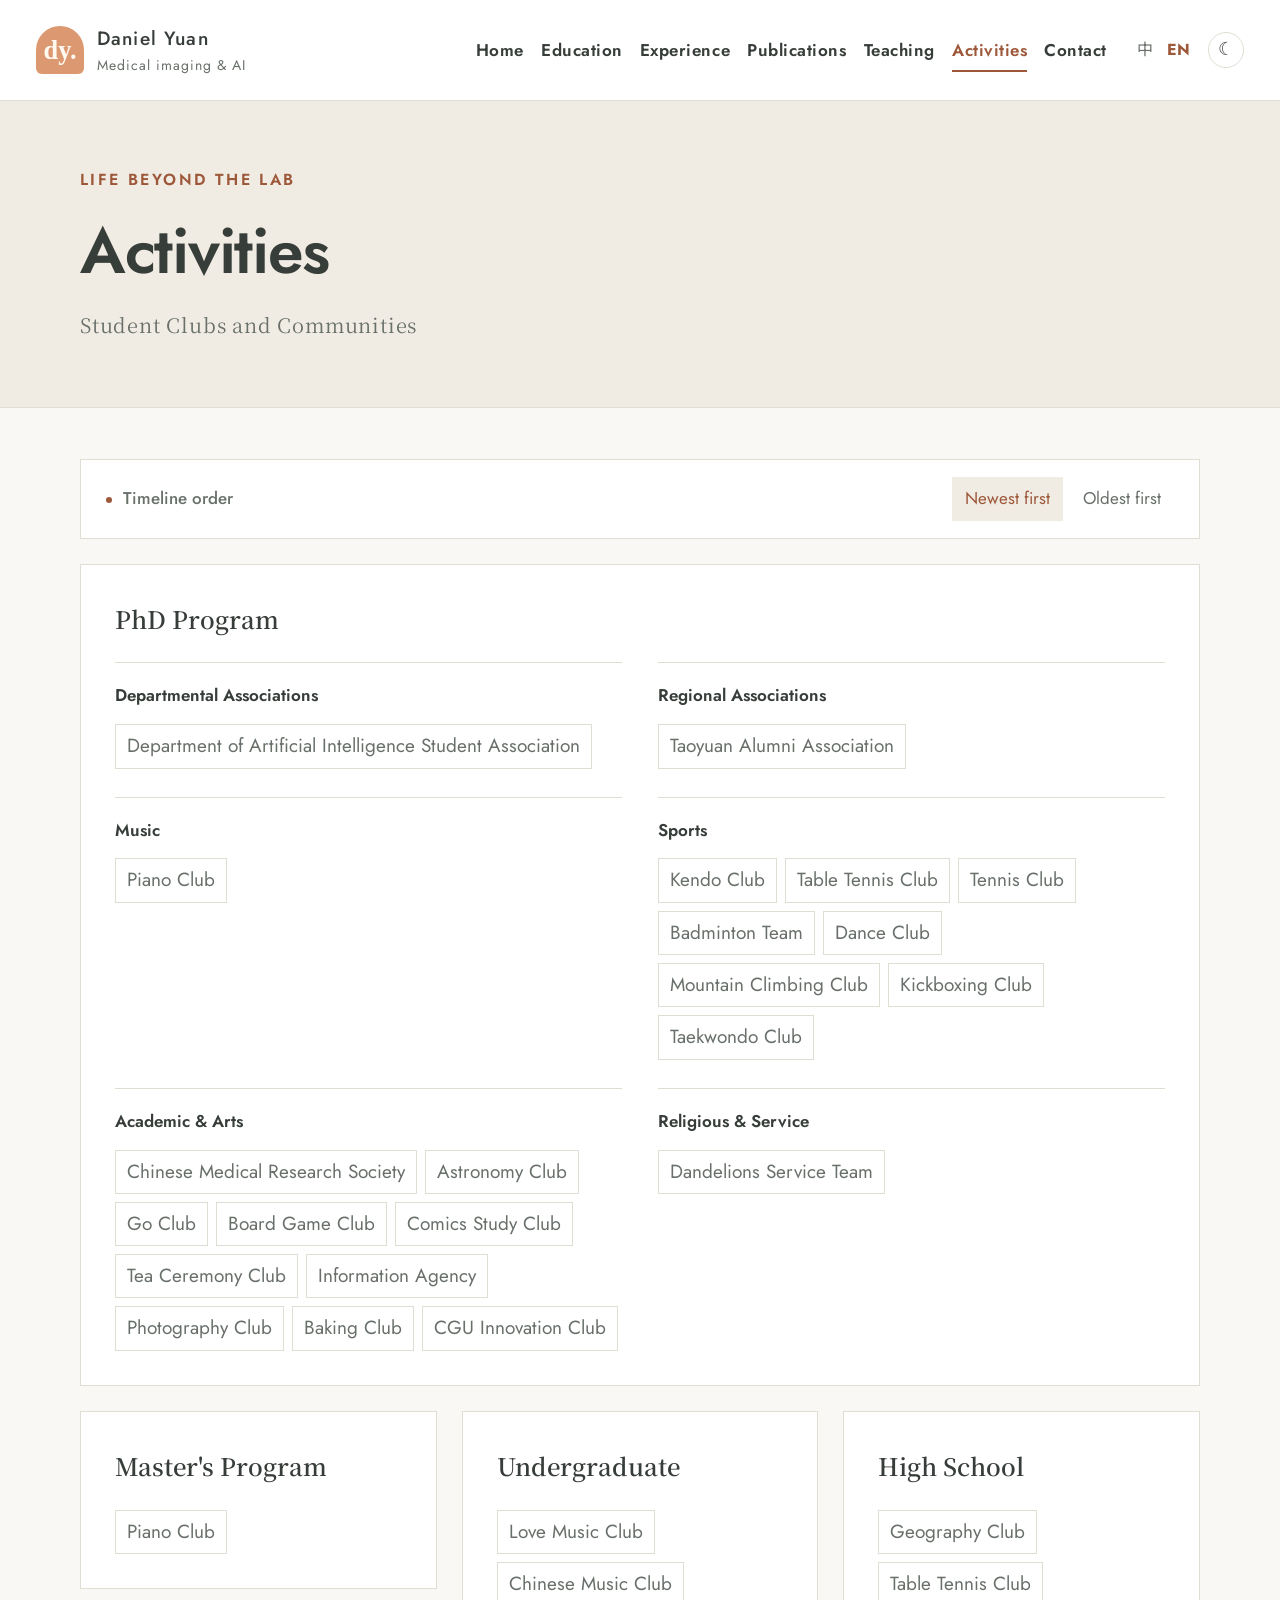
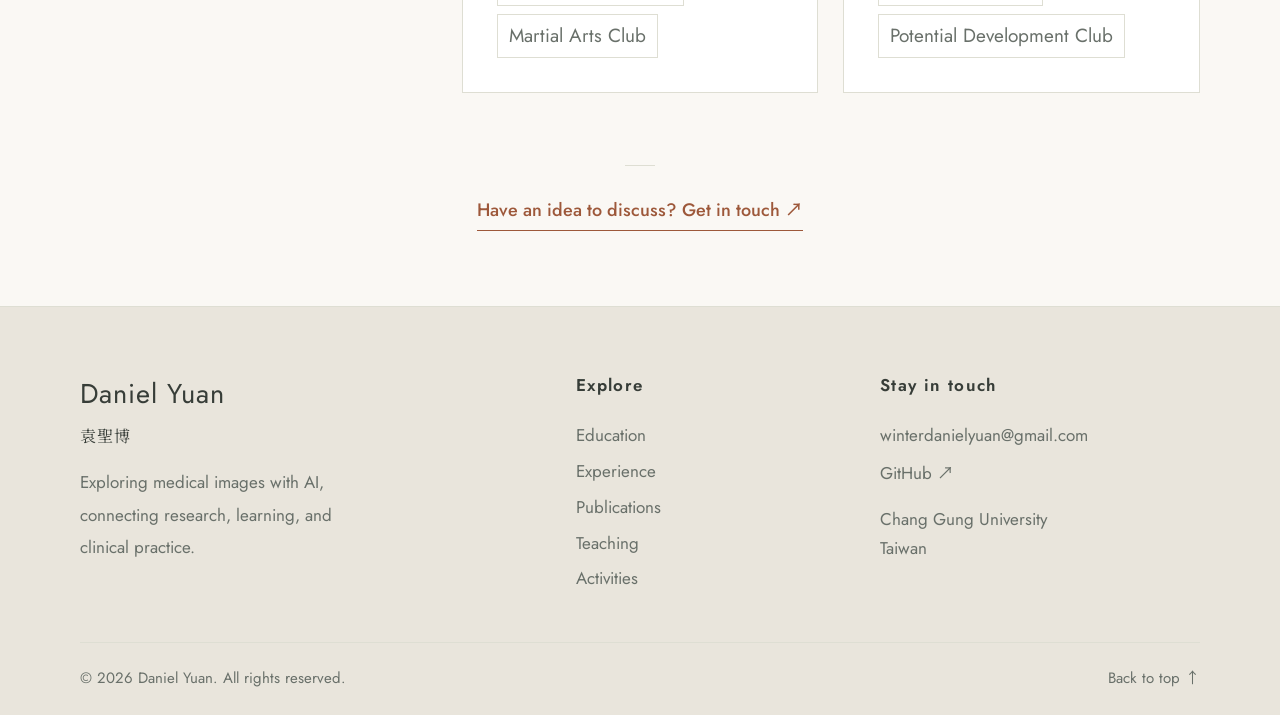
==== commit 7fa57629: "Refresh academic profile with attributed public imaging examples" ====
--- a/activities.html
+++ b/activities.html
@@ -38,7 +38,7 @@
   </header>
 
   <main id="main" tabindex="-1">
-    <section class="page-banner"><div class="shell page-banner-inner"><div class="reveal"><p class="eyebrow">LIFE BEYOND THE LAB</p><h1 id="activities-tag" class="page-title"></h1><p id="activities-title" class="page-subtitle"></p></div><span class="page-number" aria-hidden="true">05</span></div></section>
+    <section class="page-banner"><div class="shell page-banner-inner"><div class="reveal"><p class="eyebrow">LIFE BEYOND THE LAB</p><h1 id="activities-tag" class="page-title"></h1><p id="activities-title" class="page-subtitle"></p></div></div></section>
     <section id="activities" class="section shell page-content"><div class="timeline-toolbar reveal" data-sort-toolbar><span class="timeline-toolbar-label" data-sort-label>時間排序</span><div class="sort-switch" data-sort-group role="group"><button class="sort-option" data-sort-order="desc" type="button">由新到舊</button><button class="sort-option" data-sort-order="asc" type="button">由舊到新</button></div></div><div id="activities-list" class="clubs-grid"></div></section>
     <section class="page-end shell reveal"><span class="end-dash" aria-hidden="true"></span><a class="text-link" href="contact.html" data-copy="pageEnd">有想法想交流？與我聯絡 ↗</a></section>
   </main>
--- a/styles.css
+++ b/styles.css
@@ -90,9 +90,14 @@
 .hero::after { content: ""; position: absolute; inset: 0; z-index: -1; background: linear-gradient(90deg, var(--hero-shade) 0%, rgba(30, 49, 42, .08) 80%); }
 .hero-content { position: relative; padding-top: 69px; padding-bottom: 92px; }
 .hero .eyebrow { color: #e2c6ad; }
-.hero-headline { margin: 0 0 27px; font-family: var(--display); font-size: clamp(3.3rem, 6vw, 5.3rem); font-weight: 900; line-height: 1.27; letter-spacing: .055em; }
+.hero-headline { margin: 0 0 10px; font-family: var(--display); font-size: clamp(3.3rem, 6vw, 5.3rem); font-weight: 900; line-height: 1.27; letter-spacing: .055em; }
 body[data-lang="en"] .hero-headline { max-width: 760px; font-family: "Jost", sans-serif; font-size: clamp(3.2rem, 5.8vw, 5.1rem); font-weight: 600; letter-spacing: -.025em; line-height: 1.07; }
-.hero-deck { font-size: var(--text-reading); color: #ede8d9; margin: 0 0 29px; line-height: 1.95; }
+.hero-name-secondary { margin: 0 0 25px; font-size: 1.75rem; letter-spacing: .08em; color: #e2c6ad; }
+.hero-role { font-size: 1.5rem; font-weight: 500; margin: 0 0 9px; }
+.hero-program { font-size: var(--text-detail); max-width: 68ch; color: #ede8d9; margin: 0 0 24px; line-height: 1.8; }
+.hero-deck { font-size: var(--text-reading); max-width: 61ch; color: #ede8d9; margin: 0 0 29px; line-height: 1.95; }
+.hero-actions { display: flex; flex-wrap: wrap; align-items: center; gap: 18px 28px; }
+.hero-contact { font-size: var(--text-body); padding-block: 9px; border-bottom: 1px solid #a8b7a6; }
 .hero-scroll { position: absolute; right: 0; bottom: 88px; font-size: var(--text-label); color: #e0d9c6; letter-spacing: .09em; }
 .btn { min-height: 48px; display: inline-flex; align-items: center; justify-content: center; border: 1px solid transparent; padding: 10px 27px; font-size: 1.125rem; font-weight: 500; letter-spacing: .05em; transition: background 200ms ease, transform 200ms ease; }
 .btn:hover { transform: translateY(-2px); }
@@ -106,7 +111,6 @@
 .identity-name h2 { margin: 0; font-family: var(--serif); font-weight: 600; letter-spacing: .06em; font-size: 1.9rem; line-height: 1.5; }
 .identity-name p { font-size: var(--text-detail); margin: 0; letter-spacing: .06em; color: var(--muted); }
 body[data-lang="en"] .identity-name h2 { font-family: "Jost", sans-serif; font-size: 1.5rem; }
-body[data-lang="en"] .identity-name p { font-family: var(--serif); }
 .identity-detail p { margin: 0; font-size: var(--text-body); }
 .identity-detail p:first-child { font-weight: 600; }
 .identity-detail p:last-child { font-size: var(--text-detail); color: var(--muted); margin-top: 6px; }
@@ -119,20 +123,41 @@
 .section-head.horizontal { display: flex; justify-content: space-between; align-items: end; gap: 24px; }
 .about-body { display: grid; grid-template-columns: minmax(0, 2.35fr) minmax(200px, .7fr); gap: 60px; margin-top: 37px; }
 .lead { margin: 0; color: var(--muted); font-size: var(--text-reading); line-height: 2.05; text-align: justify; }
-.about-aside { padding-left: 30px; border-left: 1px solid var(--line); font-family: var(--serif); font-size: 1.25rem; line-height: 1.85; }
-.aside-number { margin: 0 0 22px; color: var(--accent); font-family: "Jost", sans-serif; font-size: var(--text-label); letter-spacing: .12em; }
+.about-aside { align-self: start; padding-left: 30px; border-left: 1px solid var(--line); font-family: var(--serif); font-size: 1.25rem; line-height: 1.85; }
+.about-aside .eyebrow { line-height: 1.8; }
 .text-link { display: inline-block; color: var(--accent); font-family: var(--body); font-size: 1.125rem; font-weight: 500; padding-bottom: 4px; border-bottom: 1px solid var(--accent); transition: color 200ms ease; }
 .text-link:hover { color: var(--accent-hover); }
 .research-section { background: var(--soft); }
 .research-grid { display: grid; grid-template-columns: repeat(3, minmax(0, 1fr)); gap: 34px; margin-top: 49px; }
-.research-card { padding: 0 9px; }
+.research-card { padding: 0 9px; display: flex; flex-direction: column; min-width: 0; }
+.research-visual { margin: 0; }
 .research-figure { aspect-ratio: 1.25; background: var(--paper); border: 1px solid var(--line); border-radius: 48% 48% 2px 2px; color: var(--olive); display: grid; place-items: center; position: relative; overflow: hidden; }
-.research-figure svg { width: 72%; height: 72%; }
-.research-figure::after { content: ""; position: absolute; inset: auto 18% 15% 18%; height: 1px; background: var(--line); }
-.research-figure .figure-number { position: absolute; top: 20px; left: 20px; font-size: .8125rem; letter-spacing: .1em; color: var(--accent); }
+.research-figure--dataset { border-radius: 4px; background: #050706; padding: 14px; }
+.research-figure--dataset img { width: 100%; height: 100%; min-height: 0; object-fit: contain; display: block; }
+.research-figure--project { padding: 31px 18px 23px; align-content: center; gap: 15px; text-align: center; background: radial-gradient(ellipse at bottom, var(--sand), var(--paper) 78%); }
+.project-wordmark { font-size: var(--text-label); letter-spacing: .09em; }
+.research-figure--project strong { font-family: "Jost", sans-serif; font-size: clamp(1.5rem, 2.7vw, 2.1rem); font-weight: 500; line-height: 1.15; color: var(--ink); }
+.project-topics { display: flex; flex-wrap: wrap; justify-content: center; gap: 4px 12px; font-size: var(--text-label); }
 .research-card h3 { font-size: 1.5rem; margin: 24px 0 5px; font-weight: 600; }
 .research-card .research-label { font-size: var(--text-label); letter-spacing: .1em; color: var(--accent); margin: 0 0 12px; text-transform: uppercase; }
 .research-card p { margin: 0; color: var(--muted); font-size: var(--text-body); line-height: 1.9; }
+.research-description { text-align: justify; text-align-last: start; hyphens: auto; }
+.research-topics { padding-left: 20px; margin: 18px 0 24px; color: var(--muted); font-size: var(--text-detail); display: grid; gap: 8px; }
+.research-link { align-self: start; margin-top: auto; }
+.dataset-disclaimer { margin: 44px 0 20px; color: var(--muted); font-size: var(--text-detail); line-height: 1.9; }
+.dataset-sources { border-block: 1px solid var(--line); font-size: var(--text-detail); scroll-margin-top: 20px; }
+.dataset-sources summary { cursor: pointer; padding-block: 19px; font-weight: 500; }
+.dataset-source-notes { display: grid; grid-template-columns: repeat(2, minmax(0, 1fr)); gap: 30px; padding: 10px 0 25px; }
+.dataset-source-notes article { min-width: 0; }
+.dataset-source-notes h3 { margin: 0 0 9px; font-size: 1.3rem; font-weight: 500; }
+.dataset-source-notes p { color: var(--muted); line-height: 1.85; text-align: justify; text-align-last: start; hyphens: auto; }
+.dataset-source-notes .source-subject { color: var(--ink); }
+.source-citation { font-style: italic; }
+.source-links { display: flex; flex-wrap: wrap; gap: 12px 20px; }
+.source-links a, .source-record { color: var(--accent); text-decoration: underline; text-underline-offset: 4px; }
+.source-record { grid-column: 1 / -1; justify-self: start; }
+.project-source-note { grid-column: 1 / -1; border-top: 1px solid var(--line); padding-top: 22px; }
+.project-source-note p { margin-bottom: 0; }
 .selected-list { margin-top: 37px; }
 .selected-item { display: grid; grid-template-columns: 90px minmax(0, 1fr) 130px; padding: 30px 0; gap: 28px; border-top: 1px solid var(--line); align-items: start; }
 .selected-year { font-size: 1.8rem; font-family: var(--serif); color: var(--accent); }
@@ -160,7 +185,6 @@
 .page-title { margin: 0; font-family: var(--display); font-weight: 900; letter-spacing: .06em; font-size: clamp(2.8rem, 5vw, 4.3rem); line-height: 1.35; }
 body[data-lang="en"] .page-title { font-family: "Jost", sans-serif; font-weight: 600; letter-spacing: -.02em; }
 .page-subtitle { margin: 13px 0 0; color: var(--muted); font-family: var(--serif); font-size: var(--text-reading); letter-spacing: .04em; }
-.page-number { color: color-mix(in srgb, var(--accent) 20%, transparent); font-family: Georgia, serif; font-size: 9.4rem; line-height: 1; font-weight: 400; padding-right: 13px; }
 .page-content { padding-block: 51px 72px; }
 .section-copy { max-width: 75ch; font-size: var(--text-body); color: var(--muted); margin: 0 0 31px; line-height: 1.95; }
 .timeline-toolbar { display: flex; align-items: center; justify-content: space-between; gap: 16px; width: 100%; padding: 17px 25px; border: 1px solid var(--line); background: var(--paper); }
@@ -173,13 +197,13 @@
 .timeline-item, .teaching-item { padding: 33px 31px; border: 1px solid var(--line); background: var(--paper); position: relative; transition: border-color 200ms ease; }
 .timeline-item:hover, .teaching-item:hover { border-color: color-mix(in srgb, var(--accent) 50%, var(--line)); }
 .item-top { display: flex; align-items: baseline; gap: 19px; }
-.item-index { font-family: Georgia, serif; color: var(--accent); font-size: 1rem; flex-shrink: 0; }
 .item-top h3 { margin: 0; font-weight: 600; font-size: 1.5rem; line-height: 1.65; }
 .item-sub { margin: 12px 0 0; color: var(--muted); font-size: var(--text-body); }
 .item-note { margin: 8px 0 0; color: var(--muted); font-size: var(--text-detail); }
 .content-list { margin: 17px 0 0; padding-left: 20px; display: grid; gap: 9px; color: var(--muted); font-size: var(--text-body); line-height: 1.9; }
 .paper-type { color: var(--accent); font-size: var(--text-label); margin: 11px 0 0; letter-spacing: .04em; }
 .paper-title { font-family: "Jost", "Noto Sans TC", sans-serif; }
+.paper-description { margin: 19px 0 0; font-size: var(--text-body); color: var(--muted); max-width: 80ch; line-height: 1.9; }
 .paper-links { display: flex; flex-wrap: wrap; gap: 16px; margin-top: 21px; }
 .paper-links a { color: var(--accent); font-size: 1.125rem; border-bottom: 1px solid var(--line); padding-bottom: 3px; }
 .paper-links a::after { content: " ↗"; }
@@ -188,11 +212,16 @@
 .teaching-term { grid-row: 1 / 4; align-self: start; color: var(--accent); font-size: var(--text-detail); margin: 6px 0 0; }
 .teaching-course { margin: 0; font-weight: 600; font-size: 1.5rem; }
 .teaching-meta { margin: 0; font-size: var(--text-body); color: var(--muted); }
-.clubs-grid { display: grid; grid-template-columns: repeat(2, minmax(0, 1fr)); gap: 25px; margin-top: 25px; }
+.clubs-grid { display: grid; grid-template-columns: repeat(3, minmax(0, 1fr)); align-items: start; gap: 25px; margin-top: 25px; }
 .club-card { padding: 34px; border: 1px solid var(--line); background: var(--paper); }
 .club-card h3 { font-size: 1.5rem; font-family: var(--serif); margin: 0 0 23px; font-weight: 600; }
+.club-card-grouped { grid-column: 1 / -1; }
+.club-groups { display: grid; grid-template-columns: repeat(2, minmax(0, 1fr)); gap: 28px 36px; }
+.club-group { border-top: 1px solid var(--line); padding-top: 18px; min-width: 0; }
+.club-group:last-child:nth-child(odd) { grid-column: 1 / -1; }
+.club-group h4 { margin: 0 0 14px; font-size: var(--text-detail); font-weight: 600; color: var(--ink); }
 .club-list { display: flex; flex-wrap: wrap; list-style: none; gap: 8px; padding: 0; margin: 0; }
-.club-list li { border: 1px solid var(--line); padding: 5px 11px; font-size: var(--text-body); color: var(--muted); }
+.club-list li { border: 1px solid var(--line); padding: 5px 11px; font-size: var(--text-body); color: var(--muted); overflow-wrap: anywhere; max-width: 100%; }
 .page-end { text-align: center; padding: 0 0 75px; }
 .end-dash { height: 1px; width: 30px; display: block; background: var(--line); margin: 0 auto 28px; }
 .contact-section { display: grid; grid-template-columns: .9fr 1.1fr; gap: 80px; padding-block: 80px 120px; }
@@ -240,9 +269,16 @@
 .doc-shell { width: min(860px, 100%); margin: 0 auto; background: var(--soft); border: 1px solid var(--line); padding: 10px; }
 .pdf-stage { display: grid; place-items: center; min-height: 260px; padding: 10px; }
 .pdf-canvas { display: block; max-width: 100%; height: auto; background: white; }
-.pdf-controls { display: flex; justify-content: center; align-items: center; gap: 20px; margin-top: 24px; }
+.pdf-controls { display: flex; flex-wrap: wrap; justify-content: center; align-items: center; gap: 16px 28px; margin-top: 24px; }
+.pdf-page-navigation { display: flex; justify-content: center; align-items: center; gap: 16px; }
 .pdf-page-indicator { min-width: 110px; text-align: center; font-size: var(--text-detail); }
 .pdf-nav-btn { padding: 8px 17px; min-height: 44px; font-size: var(--text-detail); }
+.pdf-jump-form { display: flex; align-items: center; gap: 10px; font-size: var(--text-detail); }
+.pdf-jump-form label { white-space: nowrap; }
+.pdf-page-input { width: 5rem; min-height: 44px; padding: 8px; border: 1px solid var(--line); border-radius: 0; background: var(--paper); color: var(--ink); font: inherit; text-align: center; }
+.pdf-page-input:disabled { opacity: .5; }
+.pdf-page-input[aria-invalid="true"] { border-color: var(--accent); }
+.pdf-jump-error { flex-basis: 100%; margin: 0; text-align: center; font-size: var(--text-detail); color: var(--ink); }
 .pdf-loading, .pdf-error { color: var(--muted); text-align: center; font-size: 1.125rem; }
 .pdf-error { color: var(--accent); }
 .viewer-actions { text-align: center; margin-top: 33px; }
@@ -258,7 +294,6 @@
 .reveal { opacity: 0; transform: translateY(18px); transition: opacity 650ms ease, transform 650ms ease; }
 .reveal.in-view { opacity: 1; transform: translateY(0); }
 @keyframes atlas-in { from { transform: scale(1.04); } to { transform: scale(1); } }
-@media (min-width: 901px) { .research-figure svg { transition: transform 450ms ease; } .research-card:hover .research-figure svg { transform: scale(1.05) rotate(-2deg); } }
 @media (max-width: 1160px) {
   .header-inner { padding-inline: 28px; gap: 19px; }
   .brand-type small { display: none; }
@@ -296,11 +331,13 @@
   .hero-content { padding-top: 55px; padding-bottom: 90px; }
   .hero-headline { font-size: clamp(2.55rem, 8.8vw, 3.6rem); letter-spacing: .03em; }
   body[data-lang="en"] .hero-headline { font-size: clamp(2.5rem, 9vw, 3.3rem); }
+  .hero-name-secondary { font-size: 1.4rem; margin-bottom: 22px; }
+  .hero-role { font-size: 1.25rem; }
   .hero-deck { font-size: var(--text-body); }
   .hero-art { background-position: 60% center; opacity: .5; }
   .hero-scroll { display: none; }
   .identity-band { display: block; padding: 23px; margin-top: -33px; }
-  .identity-name { border: 0; display: flex; align-items: baseline; gap: 14px; margin-bottom: 12px; }
+  .identity-name { border: 0; display: flex; flex-wrap: wrap; align-items: baseline; gap: 4px 14px; margin-bottom: 12px; }
   .identity-name h2 { font-size: 1.55rem; }
   .identity-name p { font-size: var(--text-detail); }
   .identity-detail p { font-size: var(--text-body); }
@@ -314,9 +351,14 @@
   .research-grid { grid-template-columns: 1fr; gap: 45px; }
   .research-card { padding: 0; }
   .research-figure { max-width: 330px; margin: auto; aspect-ratio: 1.5; }
+  .research-figure--project strong { font-size: 1.8rem; }
   .research-card h3, .research-card .research-label { text-align: center; }
   .research-card h3 { margin-top: 19px; }
-  .research-card p { font-size: var(--text-body); text-align: center; max-width: 36ch; margin-inline: auto; }
+  .research-card p { font-size: var(--text-body); max-width: 36ch; margin-inline: auto; }
+  .research-topics { width: min(100%, 36ch); margin-inline: auto; }
+  .research-link { align-self: center; }
+  .dataset-source-notes { grid-template-columns: 1fr; gap: 25px; }
+  .dataset-source-notes article + article { border-top: 1px solid var(--line); padding-top: 20px; }
   .selected-item { grid-template-columns: 52px 1fr; gap: 14px; padding: 24px 0; }
   .selected-year { font-size: 1.3rem; }
   .selected-item h3 { font-size: 1.3125rem; margin-top: 1px; }
@@ -332,7 +374,6 @@
   .page-banner-inner { padding-block: 43px; }
   .page-title { font-size: 2.9rem; }
   body[data-lang="en"] .page-title { font-size: 2.6rem; }
-  .page-number { font-size: 5rem; position: absolute; right: 0; bottom: 25px; z-index: 0; opacity: .5; padding: 0; }
   .page-banner-inner > div { z-index: 1; position: relative; }
   .page-subtitle { font-size: 1.125rem; max-width: 28ch; }
   .eyebrow { font-size: var(--text-label); }
@@ -354,6 +395,7 @@
   .teaching-meta { font-size: var(--text-body); }
   .clubs-grid { grid-template-columns: 1fr; gap: 17px; }
   .club-card { padding: 26px; }
+  .club-groups { grid-template-columns: 1fr; gap: 24px; }
   .page-end { padding-bottom: 56px; }
   .contact-section { grid-template-columns: 1fr; gap: 27px; padding-block: 43px 70px; }
   .contact-intro h2 { font-size: 1.8rem; }
@@ -366,6 +408,8 @@
   .site-footer { padding-top: 45px; }
   .intro-panel { padding: 33px 20px; }
   .pdf-controls { gap: 10px; }
+  .pdf-page-navigation { gap: 10px; }
+  .pdf-jump-form { flex-basis: 100%; justify-content: center; font-size: var(--text-label); }
   .pdf-toolbar { gap: 8px; }
   .pdf-reader.is-expanded { padding: 10px; padding-top: max(10px, env(safe-area-inset-top)); padding-bottom: max(10px, env(safe-area-inset-bottom)); gap: 10px; }
   .pdf-nav-btn { padding-inline: 10px; }
